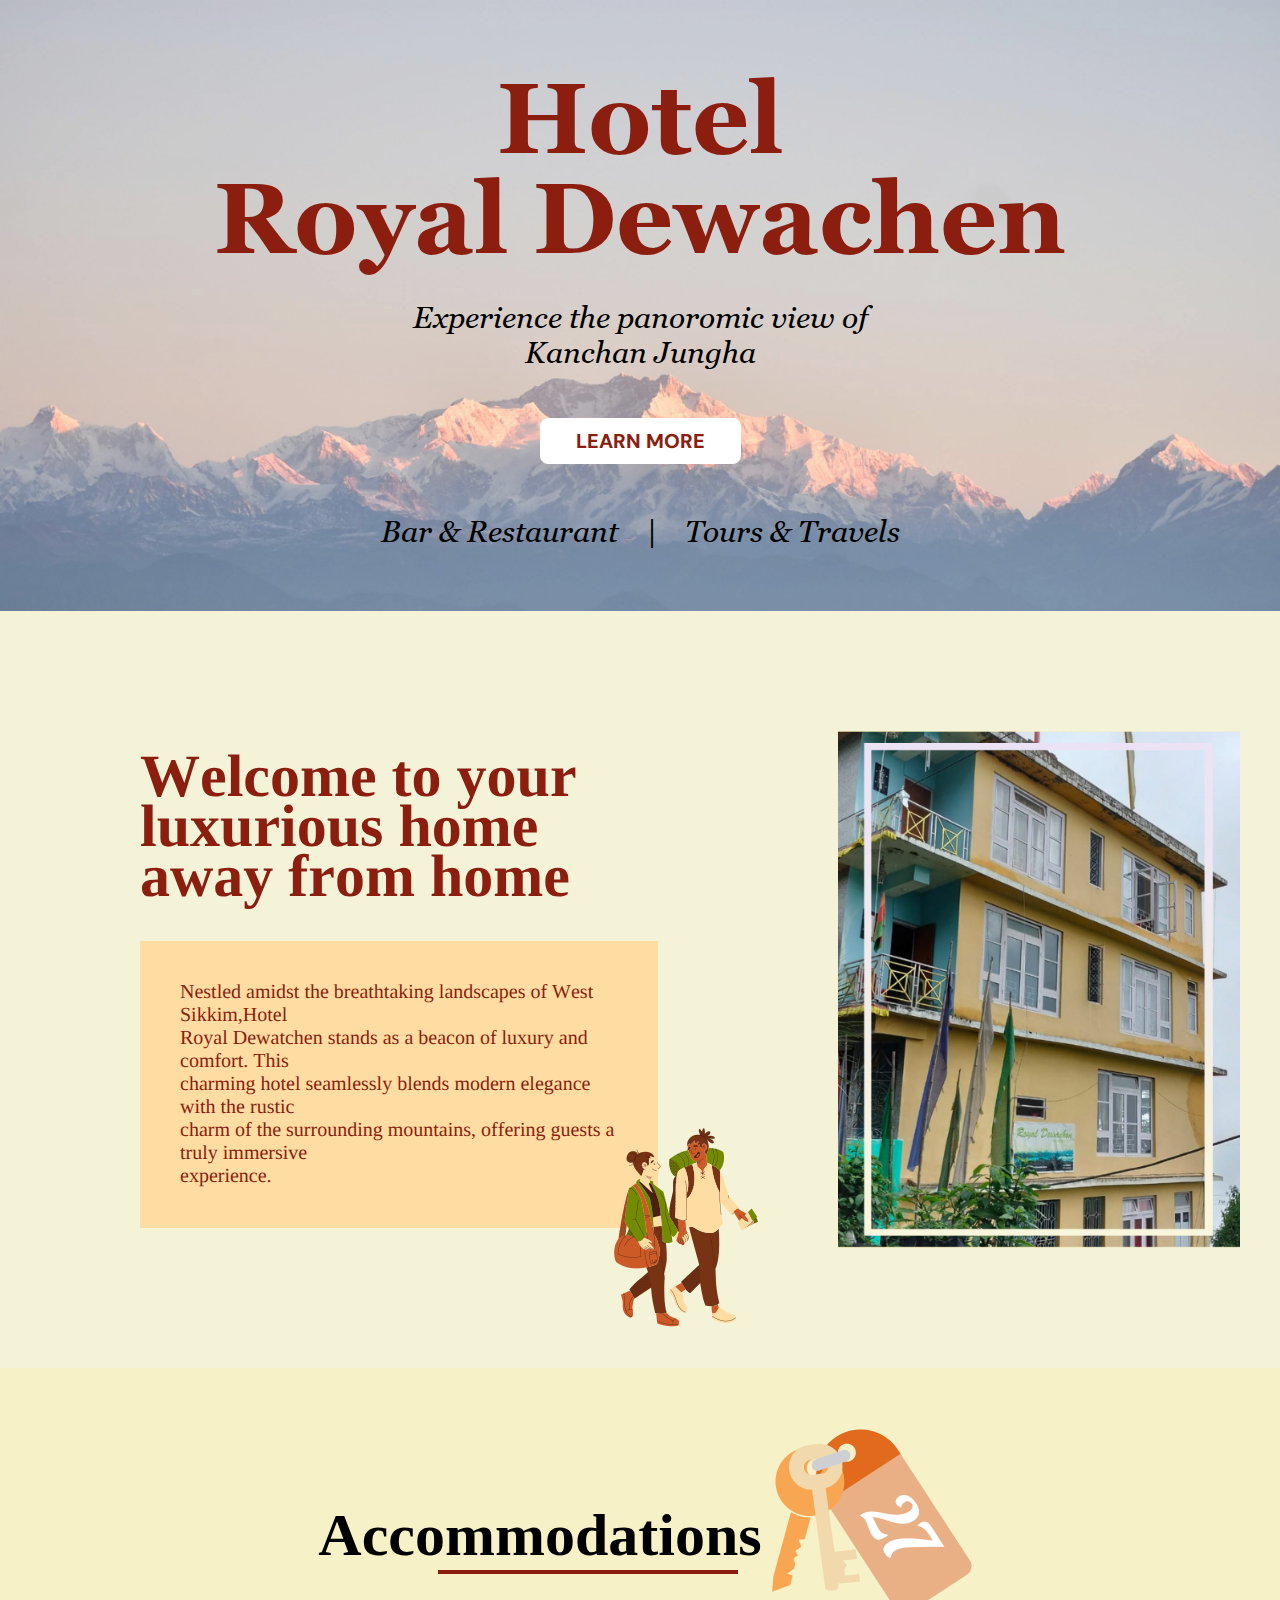
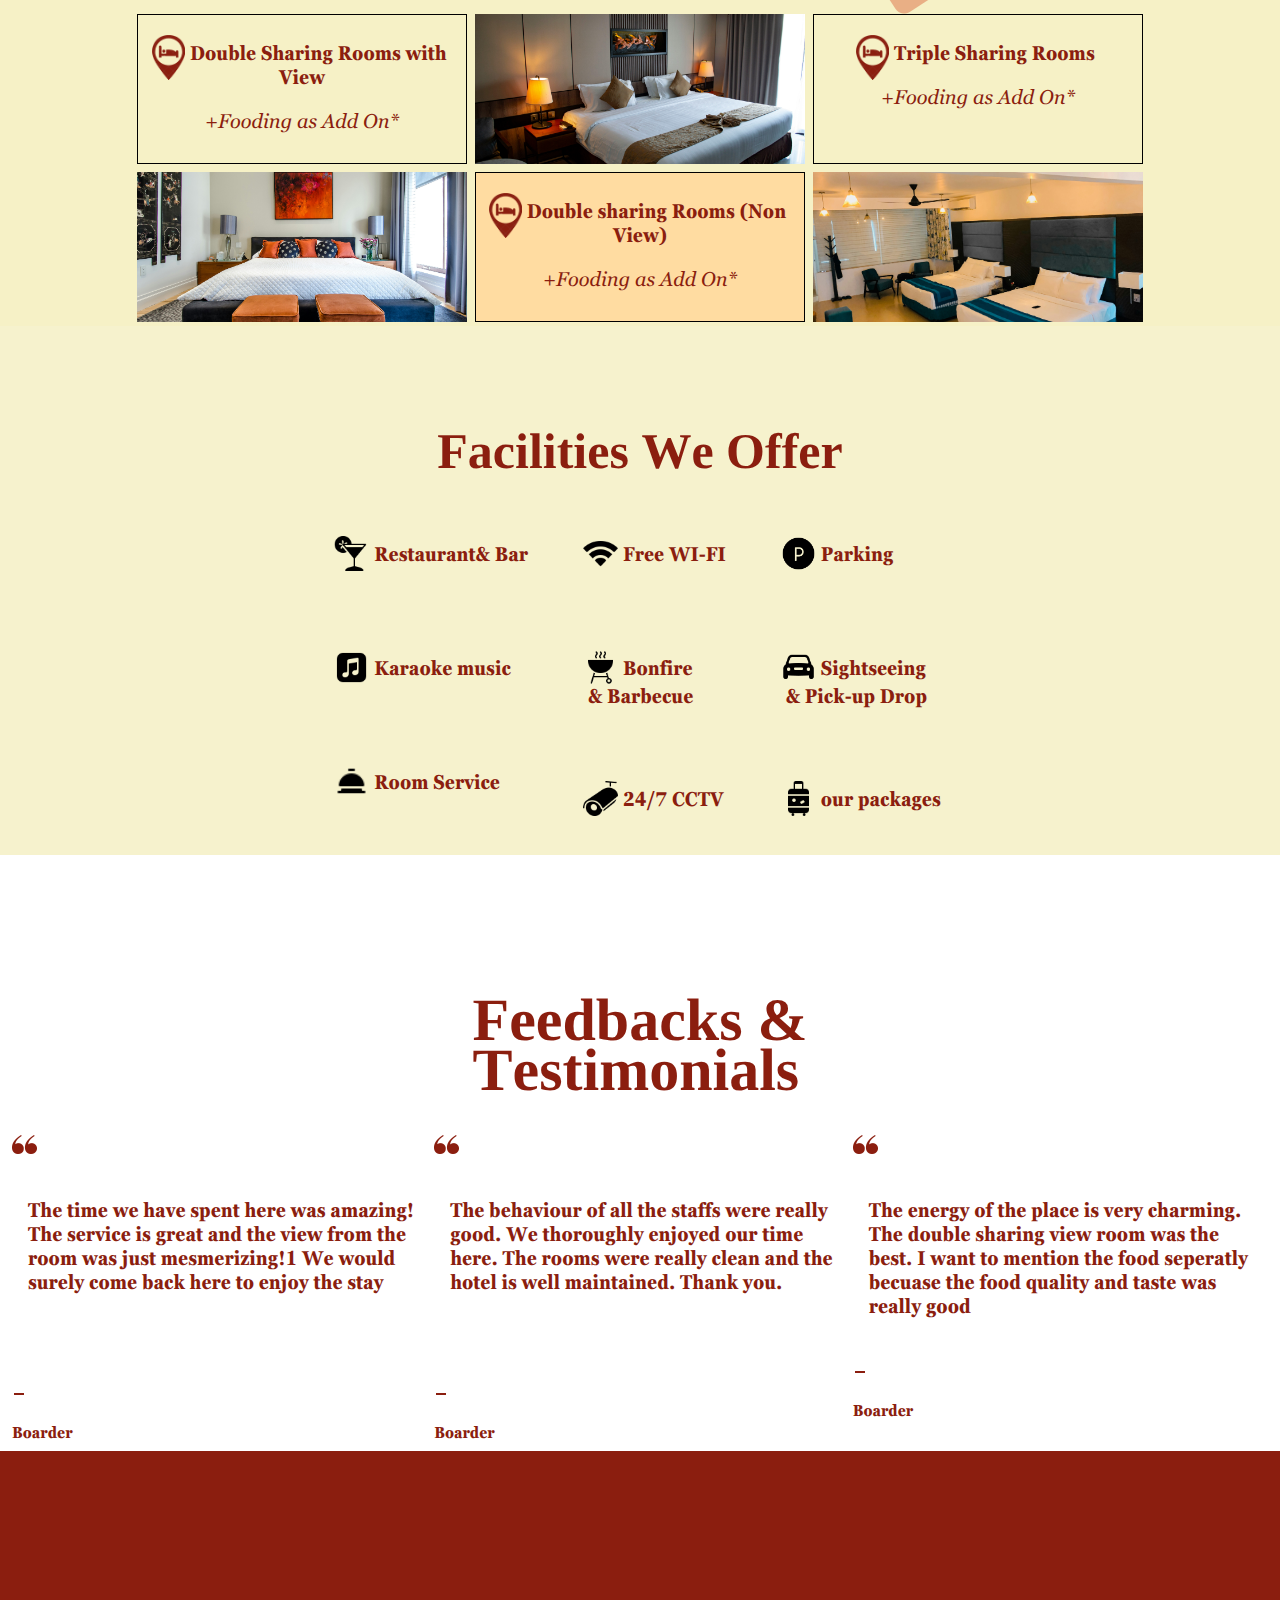
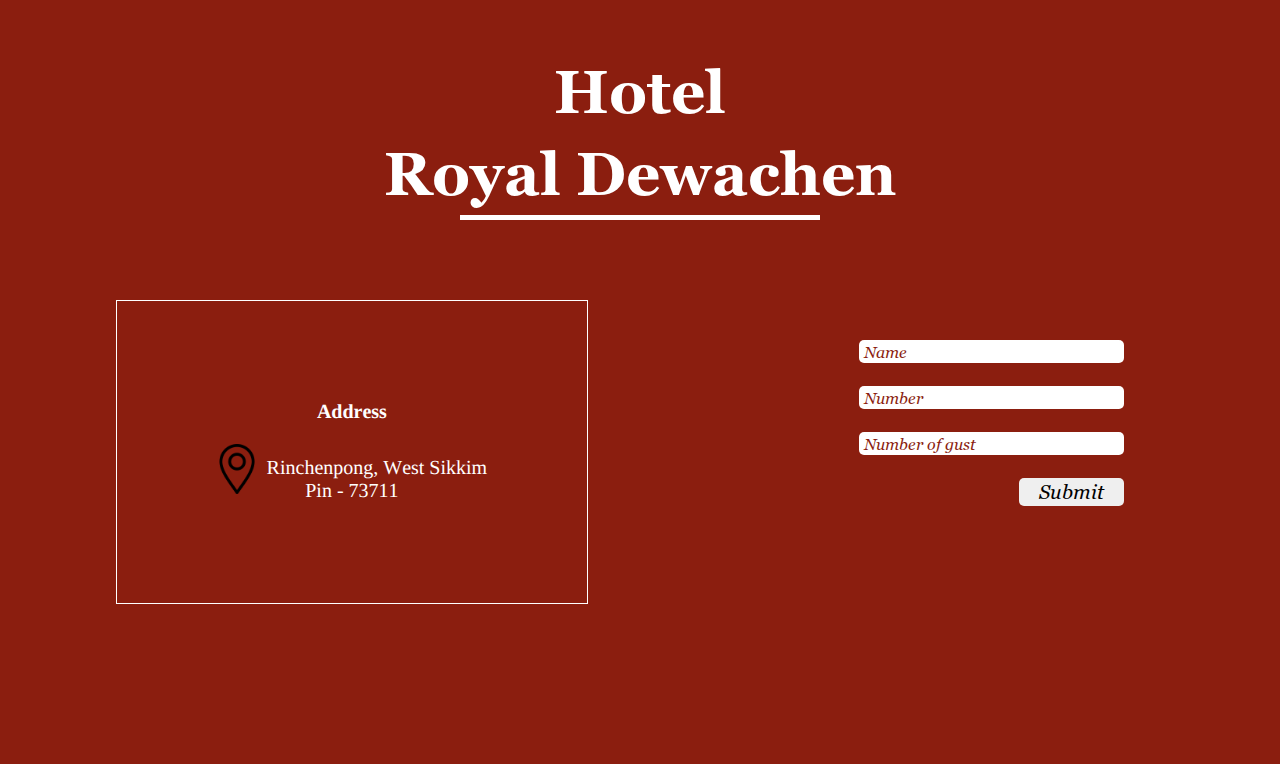
==== index.html @ 3c27b44f "Add files via upload" ====
<!DOCTYPE html>
<html lang="en">
<head>
    <meta charset="UTF-8">
    <meta name="viewport" content="width=device-width, initial-scale=1.0">
    <title> Royal Dewachen</title>
    <link rel="stylesheet" href="style.css">
    <link rel="preconnect" href="https://fonts.googleapis.com">
<link rel="preconnect" href="https://fonts.gstatic.com" crossorigin>
<link href="https://fonts.googleapis.com/css2?family=DM+Sans:ital,opsz,wght@0,9..40,100..1000;1,9..40,100..1000&display=swap" rel="stylesheet">
</head>
<body>
    <main>
        <section id="slider">
            <h1 class="big-heading heading">Hotel<br>Royal Dewachen</h1>
         
             <p class="lead2 tagline">Experience the panoromic view of <br>Kanchan Jungha</p>
         

             <button class="btn1" id="btn-contact" onclick="myFunction()"><p class="text-s btn-text">LEARN MORE</p></button>
             <p class="lead2 tagline2">Bar & Restaurant  &nbsp; &nbsp;| &nbsp; &nbsp;Tours & Travels</p>
        </section>
        <section id="about">

            <div id="text-section">
                <div class="text-box-h"><h2> Welcome to your luxurious home away from home </h2>
                </div>
                <div class="text-box-p">
                    <p class="h-text">Nestled amidst the breathtaking landscapes of West Sikkim,Hotel<br>Royal Dewatchen stands as a beacon of luxury and comfort. This<br> charming hotel seamlessly blends modern elegance with the rustic <br>charm of the surrounding mountains, offering guests a truly immersive<br> experience.</p>
    
                </div>
                <img src="/res/t.webp" alt="" class="human-model">
    
            </div>
    
            <div class="img-section">
                <img src="/res/2.png" alt="" >
            </div>
              
    
    
         
        </section>
    
    
        <section id="Accommodations">
            <div class="Accommodations-heading">
                <h2>Accommodations<img src="/res/key.webp" alt="" class="key"></h2>
            </div>
            <div class="Accommodations-box-continer">
                <div class="box box1"><p class="Accommodations-font1">
                    <img src="/res/icon.webp " alt="" class="room-icon">Double Sharing Rooms with View
                </p>
            <p class="Accommodations-font2">+Fooding as Add On*</p>
            </div>
                <div class="box box2"></div>
                <div class="box box3">

                    <p class="Accommodations-font1"><img src="/res/icon.webp " alt="" class="room-icon">Triple Sharing Rooms</p>
                    <p class="Accommodations-font2">+Fooding as Add On*</p>
                </div>
                <div class="box box4"></div>
                <div class="box box5">
                    <p class="Accommodations-font1"><img src="/res/icon.webp " alt="" class="room-icon">Double sharing Rooms (Non View)</p>
                    <p class="Accommodations-font2">+Fooding as Add On*</p>
                </div>
                <div class="box box6"></div>
            </div>
    
        </section>
        <section id="Facilities">
           <div class="Facilities-heading">
           <h2 class="Facilities-heading-text">Facilities We Offer</h2>
           </div>
           <div class="Facilities-iteam">
            
            <ul class="list">
                <li><p class="Facilities-text-p"><img src="/res/icon/drinks.png" class="icon">Restaurant& Bar</p></li>
                <li><p class="Facilities-text-p"><img src="/res/icon/song.webp" class="icon">Karaoke music</p></li>
                <li><p class="Facilities-text-p"><img src="/res/icon/continer.webp" class="icon">Room Service</p></li>
            </ul>
            <ul class="list">
                <li><p class="Facilities-text-p"><img src="/res/icon/wifi.webp" class="icon">Free WI-FI</p></li>
                <li><p class="Facilities-text-p br-p"><img src="/res/icon/oven.png" class="icon">Bonfire<br>& Barbecue</p></li>
                <li><p class="Facilities-text-p"><img src="/res/icon/camera.webp" class="icon">24/7 CCTV</p></li>
            </ul>
            <ul class="list">
                <li><p class="Facilities-text-p"><img src="/res/icon/parking.webp" class="icon">Parking</p></li>
                <li><p class="Facilities-text-p br-p"><img src="/res/icon/car.webp" class="icon">Sightseeing<br> & Pick-up Drop</p></li>
                <li><p class="Facilities-text-p"><img src="/res/icon/bag.webp" class="icon">our packages</p></li>
            </ul>
           
           </div>
        </section>

        <section id="Feedbacks">
            <div class="Feedbacks-heading">
                <h2 class="Feedbacks-heading-h">Feedbacks &<br> Testimonials</h2>
            </div>
            <div class="feedback-text">
                <div class="feedback-box1">
                    <p><img src="/res/icon/qotation.webp" class="quation-icon">
                    </p>
                    <p class="feedback-text-p">The time we have spent here was amazing! <br>The service is great and the  view from the  <br>room was just mesmerizing!1 We would  <br>surely come back here to enjoy the stay</p>
                   <br>
                   <br>
                                    <div class="dash"></div>

                    <p class="feedback-text-p2">Boarder</p>
                </div>
                <div class="feedback-box2">
                    <p><img src="/res/icon/qotation.webp" class="quation-icon">

                    <p class="feedback-text-p">The behaviour of all the staffs were really <br> good. We thoroughly enjoyed our time <br> here. The rooms were really clean and the  <br>hotel is well maintained. Thank you.</p>
                    <br>
                   <br>
                   <div class="dash"></div>
                   <p class="feedback-text-p2">Boarder</p>
                </div>
                <div class="feedback-box3">
                    <p><img src="/res/icon/qotation.webp" class="quation-icon">

                    <p class="feedback-text-p">The energy of the place is very charming.<br> The double sharing view room was the <br>best. I want to mention the food seperatly <br>becuase the food quality and taste was <br>really good</p>
                    
                    
                     <div class="dash"></div>
                    <p class="feedback-text-p2">Boarder</p>

                </div>

            </div>
        </section>

        <section id="contact-us">
            <div class="contact-us-heading">
                <h2 class="contact-us-heading-h">Hotel</h2>
                  <h2 class="contact-us-heading-h">Royal Dewachen</h2>
                  <div class="line"></div>
            </div>
            <div class="contact-us-container">
                <div class="address">
                    <h2 class="address-h">Address</h2>
                    <p class="address-p"><img src="/res/icon/location.png" class="address-icon">Rinchenpong, West Sikkim</p>
                    <p class="address-p">Pin - 73711</p>

                         
                </div>
                <div class="form">
                    <form action="/action_page.php">
                        <input type="text" id="name" name="name" placeholder="Name"><br><br>
                       <input type="text" id="number" name="number" placeholder="Number"><br><br>
                        <input type="text" id="gust" name="gust" placeholder="Number of gust"><br><br>
                        <input type="submit" value="Submit" id="submit">
                      </form>
                </div>
            </div>
        </section>
    </main>
    <script>

     function myFunction(){
        location.href = "#contact-us";
     }


    </script>
</body>
</html>
---- style.css ----
*{
    padding: 0;
    margin: 0;
    box-sizing: border-box;
    font-size: 20px;
}

/*Utilits*/
:root{
    --text-XL:4rem;
    --text-Xl:5rem;
    --text-M:4rem;
    --tex-s:1rem;
    --red:#8B1E0F;
    --black:#000000;
    --white:#FFFFFF;
    scroll-behavior: smooth;
}

@font-face {
    font-family: Georgia;
    src: url(/res/fonts/Georgia/GeorgiaPro-Bold.ttf);
  }
  @font-face {
    font-family: Georgia-i;
    src: url(/res/fonts/Georgia/GeorgiaPro-Italic.ttf);
  }
.big-heading{
    font-size:var(--text-Xl);
    font-family: Georgia;
    font-weight:5000px;
}
.lead2{
    font-size:1.5rem;
}
.text-s{
 font-size:var(--tex-s);
}
#slider{
    position: relative;
    padding:3rem;
    display: flex;
    flex-direction: column;
    align-items: center;
    justify-content: space-between;
}
#slider::before{
    content: "";
    position: absolute;
    top: 0px;
    right: 0px;
    bottom: 0px;
    left: 0px;
    background-color: rgba(255, 255, 255, 0.2);
}
.heading{
    position: relative;
    padding:0.2rem 0 0.2rem 0;
    margin:0.2rem 0 1rem 0;
    line-height:5rem;
    text-align: center;
    color: var(--red);
}
.heading2{
    font-size:3rem;
    line-height:3rem;
   font-family:Georgia;
   color: var(--red);
   padding:1rem 0rem 0rem 2.5rem;
   margin:1rem 0rem 2rem 0rem;
   ;
}
.tagline{
    position: relative;
    padding:0.2rem 0 0.2rem 0;
    margin:0.2rem 0 2.2rem 0;
   font-family: Georgia-i;
    text-align: center;
   
}
.tagline2{
    position: relative;
    margin:2.5rem 0 0.1rem 0;
    text-align: center;
    font-family: Georgia-i;

}

.btn-text{
    color: var(--red);
    font-family: "DM Sans", sans-serif;
  font-optical-sizing: auto;
  font-weight: 800;
  font-style: normal;
}
/* CSS */
.btn1 {
  background-color:white;
  border: 1px solid white;
  border-radius: 8px;
  box-sizing: border-box;
  color: #222222;
  cursor: pointer;
  display: inline-block;
  font-family: Circular,-apple-system,BlinkMacSystemFont,Roboto,"Helvetica Neue",sans-serif;
  font-size: 16px;
  font-weight: 600;
  line-height: 20px;
  margin: 0;
  outline: none;
  padding: 12px 35px;
  position: relative;
  text-align: center;
  text-decoration: none;
  touch-action: manipulation;
  transition: box-shadow .2s,-ms-transform .1s,-webkit-transform .1s,transform .1s;
  user-select: none;
  -webkit-user-select: none;
  width: auto;
}

.btn1:focus-visible {
  box-shadow: #222222 0 0 0 2px, rgba(255, 255, 255, 0.2) 0 0 0 4px;
  transition: box-shadow .2s;
}

.btn1:active {
  background-color: #F7F7F7;
  border-color: #000000;
  transform: scale(.96);
}

.btn1:disabled {
  border-color: #DDDDDD;
  color: #DDDDDD;
  cursor: not-allowed;
  opacity: 1;
}







#slider{
    background: url(/res/img/mountain1.jpg) no-repeat center center fixed; 
  -webkit-background-size: cover;
  -moz-background-size: cover;
  -o-background-size: cover;
  background-size: cover;
}
#about{
    display: flex;
}
.artical-box2{
    padding:1rem 5rem 1rem 3rem;
background: #FFDCA1;
}
.right{
    display: flex;
    flex-direction: column;
 
    border: 1px solid black;
}
.left{
    border: 1px solid black;
    display: flex;
    margin-left:3rem;
    padding:2rem;
}
.left img{
    display: block;
    width:450px;
    height:500px;
}



*{
  margin: 0;
  padding: 0;
  font-size: 20px;

}
@font-face {
  font-family: GeorgiaPro;
  src: url(/res/GeorgiaPro-CondBold.ttf);
}

@font-face {
  font-family: GeorgiaPro-Regular;
  src: url(/res/GeorgiaPro-CondRegular.ttf);
}



#about{
  padding: 2rem;
  display: flex;
  align-items: center;
  justify-content: center;
  background: #F4F2D7;
}

#text-section{
  position: relative;
  display: flex;
  flex-direction: column;
  padding:5rem;
  margin-right: 4rem;
}

.text-box-p{
  margin-top:2rem;
  background: #FFDCA1;
}
.text-box-h{
  max-width:25rem;
}
.text-box-h h2{
  font-size:60px;
  font-style: GeorgiaPro;
  font-synthesis: none;
  font-kerning: none;
  font-variant-ligatures: none;
  font-feature-settings: "kern" 0, "calt" 0, "liga" 0, "clig" 0, "dlig" 0, "hlig" 0;
  font-family: unset;
  -webkit-font-smoothing: subpixel-antialiased;
  -moz-osx-font-smoothing: grayscale;
  text-rendering: geometricprecision;
  white-space: normal;
  line-height:2.5rem;
  color: #8B1E0F;
}
.text-box-p p{
  padding:2rem;
  font-family: GeorgiaPro-Regular;
  font-synthesis: none;
  font-kerning: none;
  font-variant-ligatures: none;
  font-feature-settings: "kern" 0, "calt" 0, "liga" 0, "clig" 0, "dlig" 0, "hlig" 0;
  font-family: unset;
  -webkit-font-smoothing: subpixel-antialiased;
  -moz-osx-font-smoothing: grayscale;
  text-rendering: geometricprecision;
  white-space: normal;
 color: #8B1E0F;
}

.img-section img{
  display: block;
  max-width: 100%;
  height: auto;
}
.human-model{
  display: block;
  position: absolute;
  right: 0;
  bottom: 0;

}


#Accommodations {
  padding: 0;
  margin: 0;
  background: #F6F1C6;
display: flex;
flex-direction: column;
align-items: center;
}
#Accommodations .Accommodations-heading{
  position: relative;
}
#Accommodations .Accommodations-heading h2{
  font-size: 60px;

}
#Accommodations .Accommodations-heading::after{
 content: " ";
width:15rem;
height:0.2rem;
background:#8B1E0F;
position: absolute;
left:6rem;

}
.key{
  translate: 10px 60px;
}

.Accommodations-box-continer{
  margin-top:2rem;
  max-width: 1200px;
  display: flex;
  flex-wrap: wrap;
  justify-content: center;
}
.box{
 margin:0.2rem;
  width: 330px;
  height: 150px;
  border: 1px solid black;
}

.box2{
  background: url(/res/img/room.jpg) no-repeat left center ; 
  background-size: cover;
  object-fit: contain;
  border: none;
}

.box4{
  background: url(/res/img/room3.jpg) no-repeat left center ; 
  background-size: cover;
  object-fit: contain;
  border: none;

}
.box5{
  background: #FFDCA1;
}
.box6{
  background: url(/res/img/room2.jpg) no-repeat left center ; 
  background-size: cover;
  object-fit: contain;
  border: none;

}

.Accommodations-font1{
  font-family: GeorgiaPro;
  font-synthesis: none;
  font-kerning: none;
  font-variant-ligatures: none;
  font-feature-settings: "kern" 0, "calt" 0, "liga" 0, "clig" 0, "dlig" 0, "hlig" 0;

  -webkit-font-smoothing: subpixel-antialiased;
  -moz-osx-font-smoothing: grayscale;
  text-rendering: geometricprecision;
  white-space: normal;
  line-height:1.2rem;
  color: #8B1E0F;
  text-align: center;
}
.Accommodations-font2{
  font-family: Georgia-i;
  font-synthesis: none;
  font-kerning: none;
  font-variant-ligatures: none;
  font-feature-settings: "kern" 0, "calt" 0, "liga" 0, "clig" 0, "dlig" 0, "hlig" 0;

  -webkit-font-smoothing: subpixel-antialiased;
  -moz-osx-font-smoothing: grayscale;
  text-rendering: geometricprecision;
  white-space: normal;
  line-height:1.2rem;
  color: #8B1E0F;
  text-align: center;
  padding-top:20px;
}
.room-icon{
  
  translate: -5px 20px;
  display: inline-block;
  width:10%;
}

#Facilities{
display: flex;
flex-direction: column;
background: #F6F2CD;

}


.Facilities-heading{
  display: flex;
  justify-content: center;
 
}

.Facilities-heading-text{
  padding-top: 5rem;
  padding-bottom: 1rem;
  font-size:2.5rem;
  font-style: GeorgiaPro;
  font-synthesis: none;
  font-kerning: none;
  font-variant-ligatures: none;
  font-feature-settings: "kern" 0, "calt" 0, "liga" 0, "clig" 0, "dlig" 0, "hlig" 0;
  font-family: unset;
  -webkit-font-smoothing: subpixel-antialiased;
  -moz-osx-font-smoothing: grayscale;
  text-rendering: geometricprecision;
  white-space: normal;
  line-height:2.5rem;
  color: #8B1E0F;
}
.Facilities-iteam{
  display: flex;
  justify-content: center;
}
.Facilities-iteam ul{
  list-style: none;
  
  
}
.Facilities-iteam ul li{
 padding:1.5rem;
 
}

.icon{
  width:35px;
  translate:-5px 0.5rem;
}
.Facilities-text-p{
 
 
  font-size:1rem;
  font-family:GeorgiaPro;
  font-synthesis: none;
  font-kerning: none;
  font-variant-ligatures: none;
  font-feature-settings: "kern" 0, "calt" 0, "liga" 0, "clig" 0, "dlig" 0, "hlig" 0;

  -webkit-font-smoothing: subpixel-antialiased;
  -moz-osx-font-smoothing: grayscale;
  text-rendering: geometricprecision;
  white-space: normal;
  line-height:2.5rem;
  color: #8B1E0F;
}
.br-p{
  line-height:1.4rem;
}


#Feedbacks{

  display:flex;
  flex-direction: column;
 align-items: center;
 background: url(/res/img/bg.png) no-repeat center center fixed; 
  -webkit-background-size: cover;
  -moz-background-size: cover;
  -o-background-size: cover;
  background-size: cover;
}
.Feedbacks-heading{
  display: flex;
  justify-content: center;
  padding-top:5rem;

}
.feedback-text{
  max-width:100%;
  display: flex;
  justify-content:space-around;
}

.feedback-text-p{
padding-left:0.8rem;
padding-right:1rem;
  padding-top:2rem;
  padding-bottom:2.5rem;
  font-size:1rem;
  font-family: GeorgiaPro;
  font-synthesis: none;
  font-kerning: none;
  font-variant-ligatures: none;
  font-feature-settings: "kern" 0, "calt" 0, "liga" 0, "clig" 0, "dlig" 0, "hlig" 0;
  
  -webkit-font-smoothing: subpixel-antialiased;
  -moz-osx-font-smoothing: grayscale;
  text-rendering: geometricprecision;
  white-space: normal;
  line-height:1.2rem;
  color: #8B1E0F;
}
.quation-icon{
  width:25px;
}
.dash{
 width:10px;
 height:2px;
 margin:2px;
 margin-bottom:1rem;
 background: #8B1E0F;
}
.Feedbacks-heading-h{

  font-size:60px;
  font-family: GeorgiaPro;
  font-synthesis: none;
  font-kerning: none;
  font-variant-ligatures: none;
  font-feature-settings: "kern" 0, "calt" 0, "liga" 0, "clig" 0, "dlig" 0, "hlig" 0;
  font-family: unset;
  -webkit-font-smoothing: subpixel-antialiased;
  -moz-osx-font-smoothing: grayscale;
  text-rendering: geometricprecision;
  white-space: normal;
  line-height:2.5rem;
  color: #8B1E0F;
  padding:2rem;
}


.feedback-text-p2{

  font-size:0.8rem;
  font-family: GeorgiaPro;
  font-synthesis: none;
  font-kerning: none;
  font-variant-ligatures: none;
  font-feature-settings: "kern" 0, "calt" 0, "liga" 0, "clig" 0, "dlig" 0, "hlig" 0;
  
  -webkit-font-smoothing: subpixel-antialiased;
  -moz-osx-font-smoothing: grayscale;
  text-rendering: geometricprecision;
  white-space: normal;
  line-height:1.8rem;
  color: #8B1E0F;
}

#contact-us{
  background-color:  #8B1E0F !important;
display: flex;
flex-direction: column;
justify-content: center;
padding-top:8rem;
padding-bottom:8rem;


}
.contact-us-heading{
  display: flex;
flex-direction: column;
align-items: center;
color:var(--white);
padding-bottom:2rem;
}
.contact-us-heading-h{
 font-size:3rem;
   line-height:0.1rem;
   font-family:Georgia;
   color: white;
  padding-top:4rem;
 
}
.line{
  width:18rem;
  height:5px;
  background: var(--white);
  margin-top:2rem;
  margin-bottom:2rem;
  color:var(--white);

}
.contact-us-container{
display: flex;
justify-content: space-around;
}
.address{
  padding: 5rem;
border:1px solid white;
}
.address-h{
  text-align: center;
  display: flex;
  flex-direction: column;
  text-align: center;
  font-family: GeorgiaPro;
  font-synthesis: none;
  font-kerning: none;
  font-variant-ligatures: none;
  font-feature-settings: "kern" 0, "calt" 0, "liga" 0, "clig" 0, "dlig" 0, "hlig" 0;
  font-family: unset;
  -webkit-font-smoothing: subpixel-antialiased;
  -moz-osx-font-smoothing: grayscale;
  text-rendering: geometricprecision;
  white-space: normal;
  color: white;
}
.address-icon{
  display: inline;
  width:50px;
  translate: -5px 20px;
}
.address p{
  text-align: center;
  font-family: GeorgiaPro;
  font-synthesis: none;
  font-kerning: none;
  font-variant-ligatures: none;
  font-feature-settings: "kern" 0, "calt" 0, "liga" 0, "clig" 0, "dlig" 0, "hlig" 0;
  font-family: unset;
  -webkit-font-smoothing: subpixel-antialiased;
  -moz-osx-font-smoothing: grayscale;
  text-rendering: geometricprecision;
  white-space: normal;
  color: white;
}
.form{
  position: relative;
  padding:2rem;

}

input{
  border-radius:5px;
  border-style: none;
}
input:focus {
  border-style: none;
  box-shadow: none;
}
input::placeholder {
 padding:5px;
  font-family: Georgia-i;
  color: #8B1E0F;
  font-size:16px;
}
#submit{
  padding-top:0.1rem;
  padding-bottom:0.1rem;
  padding-right: 1rem;
  padding-left: 1rem;
  cursor: pointer;
  position: absolute;
  right:2rem;
  font-family: Georgia-i;

}
@media screen and (max-width: 800px) {
  #about {
    background-color: lightgreen;
    flex-direction: column-reverse;
   margin: 0;
  }
  .text-box-h {
     padding:0;
     margin: 0;
     padding-top:2rem;
  }
  #text-section{
      margin: 0;
      padding: 0;
     
  }
  .text-box-p{
      
      padding: 1rem;
  }
  .human-model{
      display: block;
      position: absolute;
      right: -2rem;
      bottom: -2rem;
  }
  #Accommodations{
      flex-direction: column;
     
      justify-content: center;
     
      align-items: center;
  }
  #Accommodations .Accommodations-heading::after{
      display: none;
  }
  #Accommodations .Accommodations-heading h2{
      text-align: center;
      font-size:1rem;

  }
  .key{
      translate: 0rem 0px;
      width:1rem;
  }
  .Facilities-iteam{
    flex-direction: row;
    flex-wrap: wrap-reverse;
    justify-content:center;
  }
  .feedback-text{
    flex-direction: column;
  }
  .contact-us-container{
    flex-direction: column;
    align-items: center;
  }
  #submit{
    position: static;
    margin: 0 auto;

  }
  .contact-us-heading-h{
    font-size:2rem;
  }
  .big-heading{
    font-size: 2.5rem;
    line-height:2.5rem;
  }
  .text-box-h h2{
    font-size: 1rem;
    line-height:3.5rem;
  }
  .Facilities-heading-text{
    font-size:1.5rem;


  }
  .contact-us-heading-h{
    font-size:1.5rem;
    padding-top:1rem;
    padding-bottom:1rem;
  }
  .line{
    width:10rem;
  }
  .feedback-text-p{
    font-size: 0.8rem;
  }
  .address{
    padding:2rem;
  }
  .text-box-h h2{
    display: none;
  }
  .tagline2{

    font-size:1rem;
  }
  .Accommodations-heading h2{
    padding-top:2rem;
  }
}
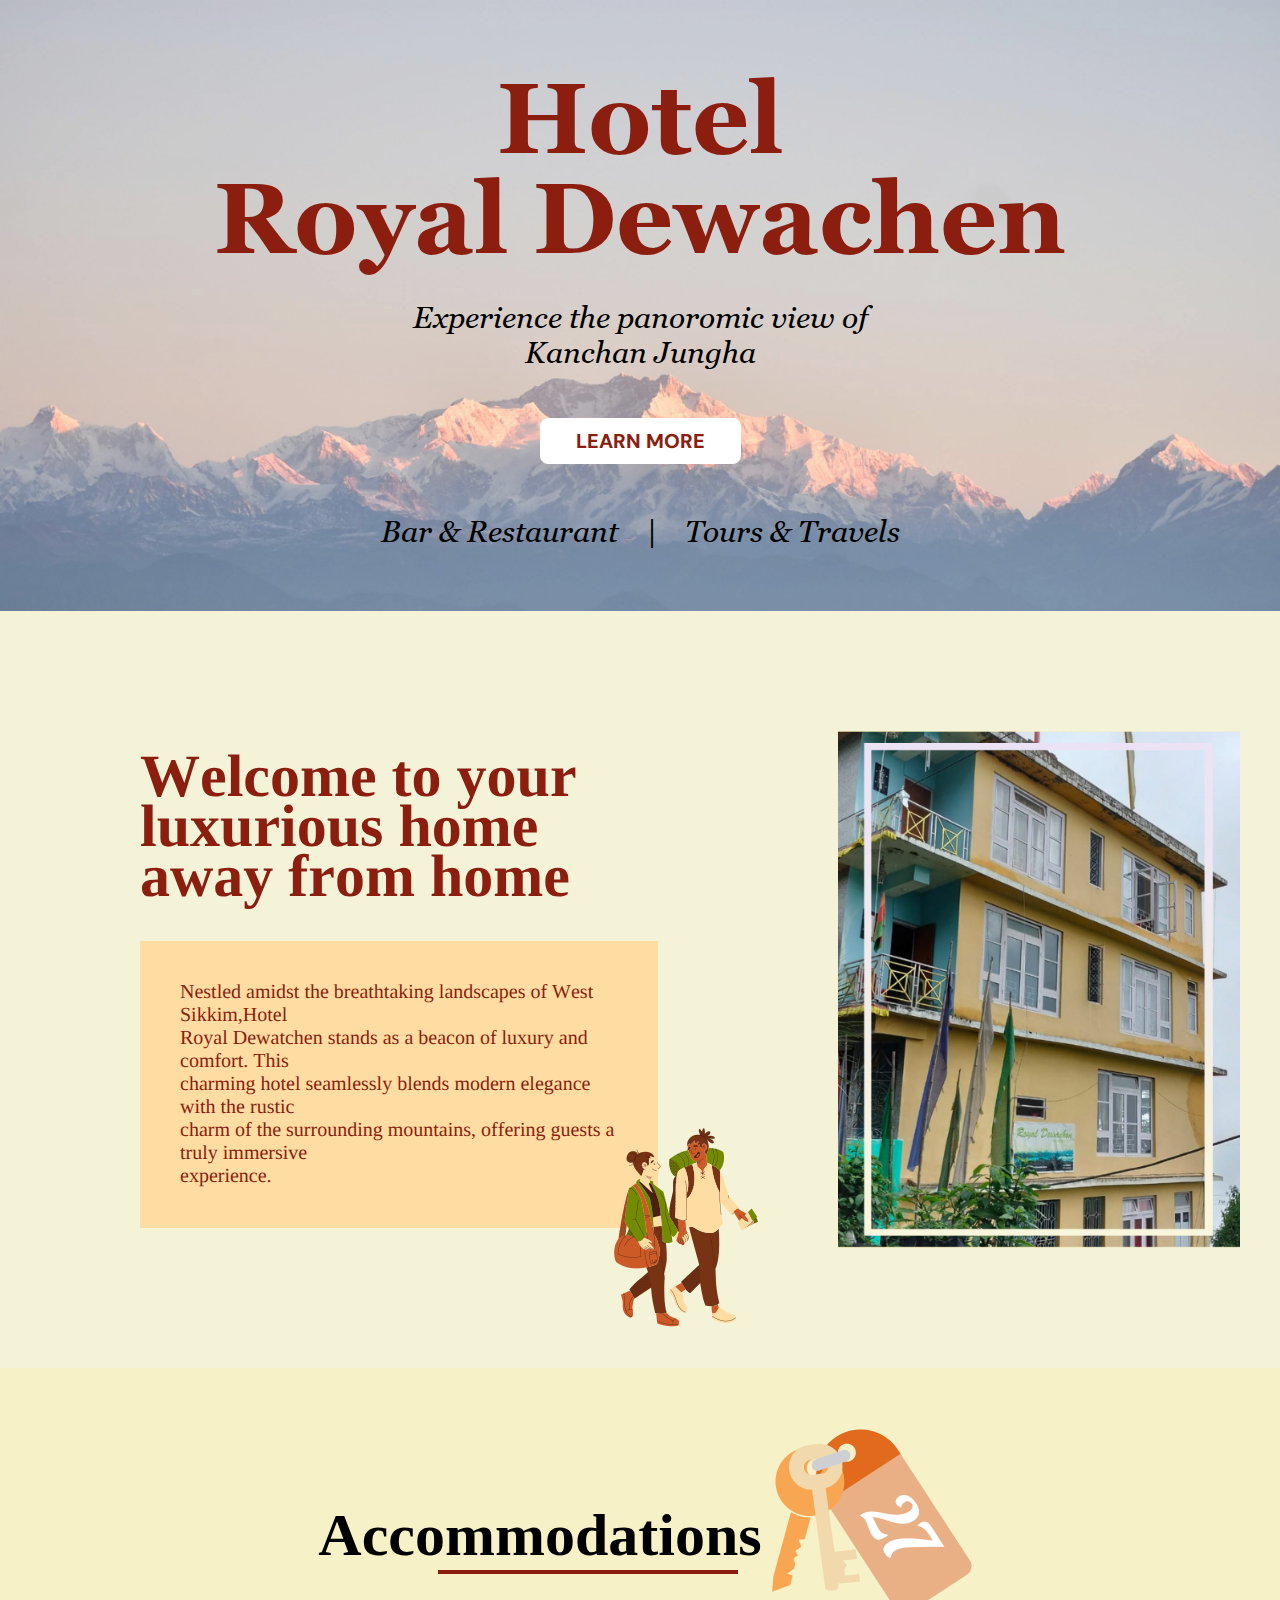
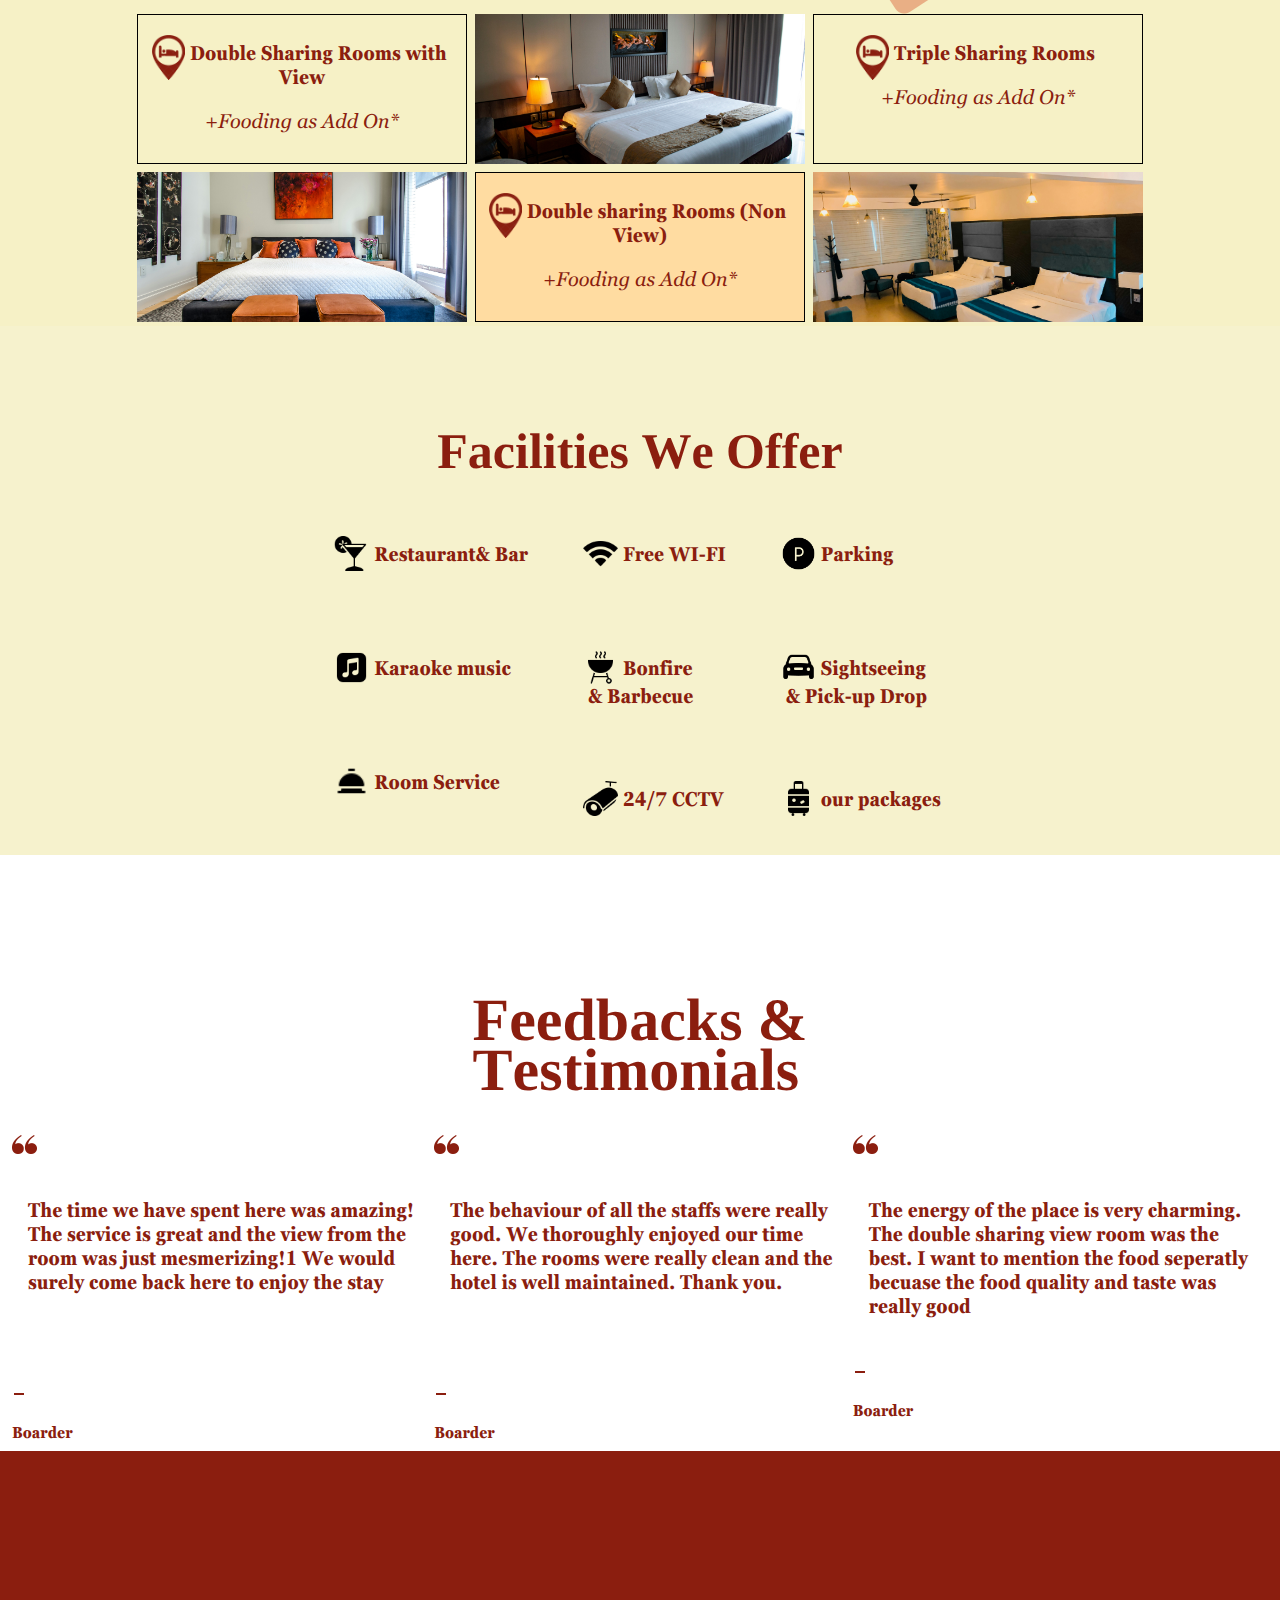
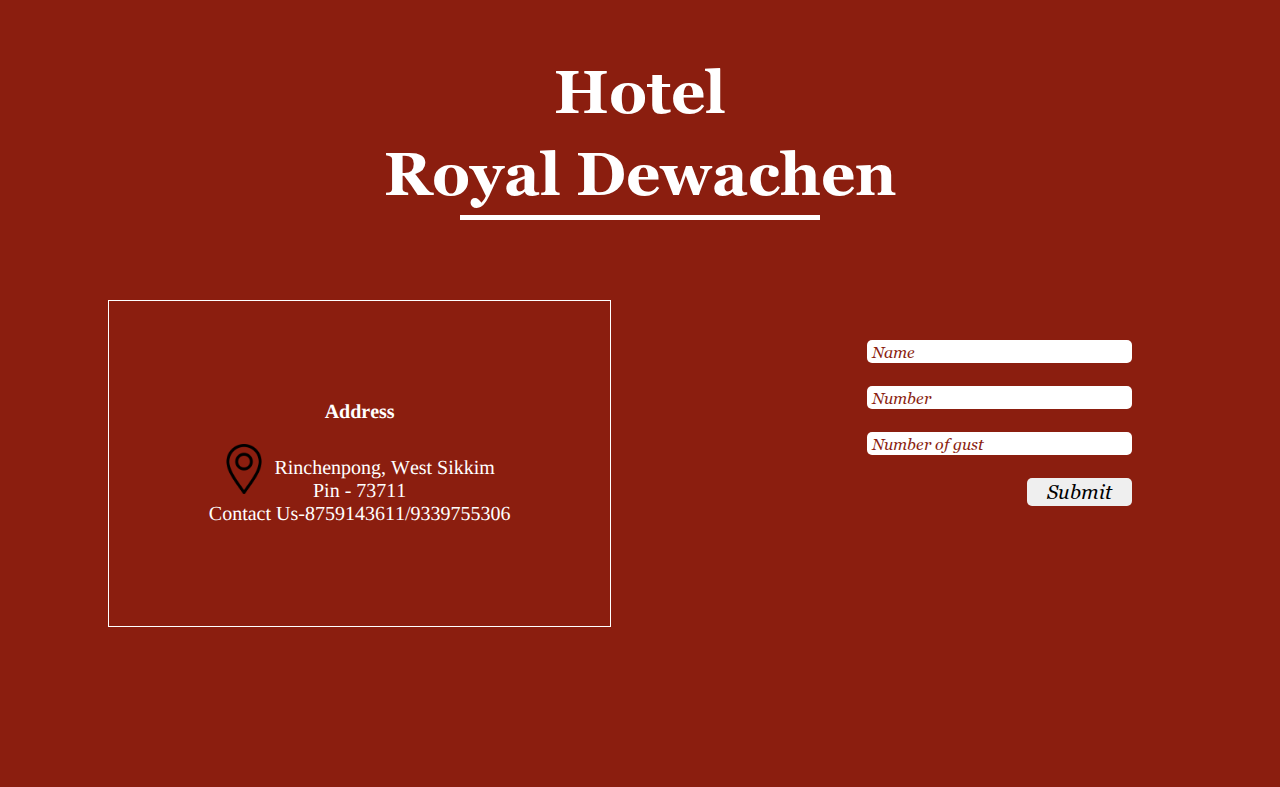
==== commit 29a4a234: "Update index.html" ====
--- a/index.html
+++ b/index.html
@@ -142,6 +142,8 @@
                     <h2 class="address-h">Address</h2>
                     <p class="address-p"><img src="/res/icon/location.png" class="address-icon">Rinchenpong, West Sikkim</p>
                     <p class="address-p">Pin - 73711</p>
+                    <p class="address-p">Contact Us-8759143611/9339755306</p>
+
 
                          
                 </div>
@@ -165,4 +167,4 @@
 
     </script>
 </body>
-</html>+</html>
--- a/style.css
+++ b/style.css
@@ -737,4 +737,6 @@
   .Accommodations-heading h2{
     padding-top:2rem;
   }
-}+    .Feedbacks-heading-h{
+        font-size:1.5rem;
+}
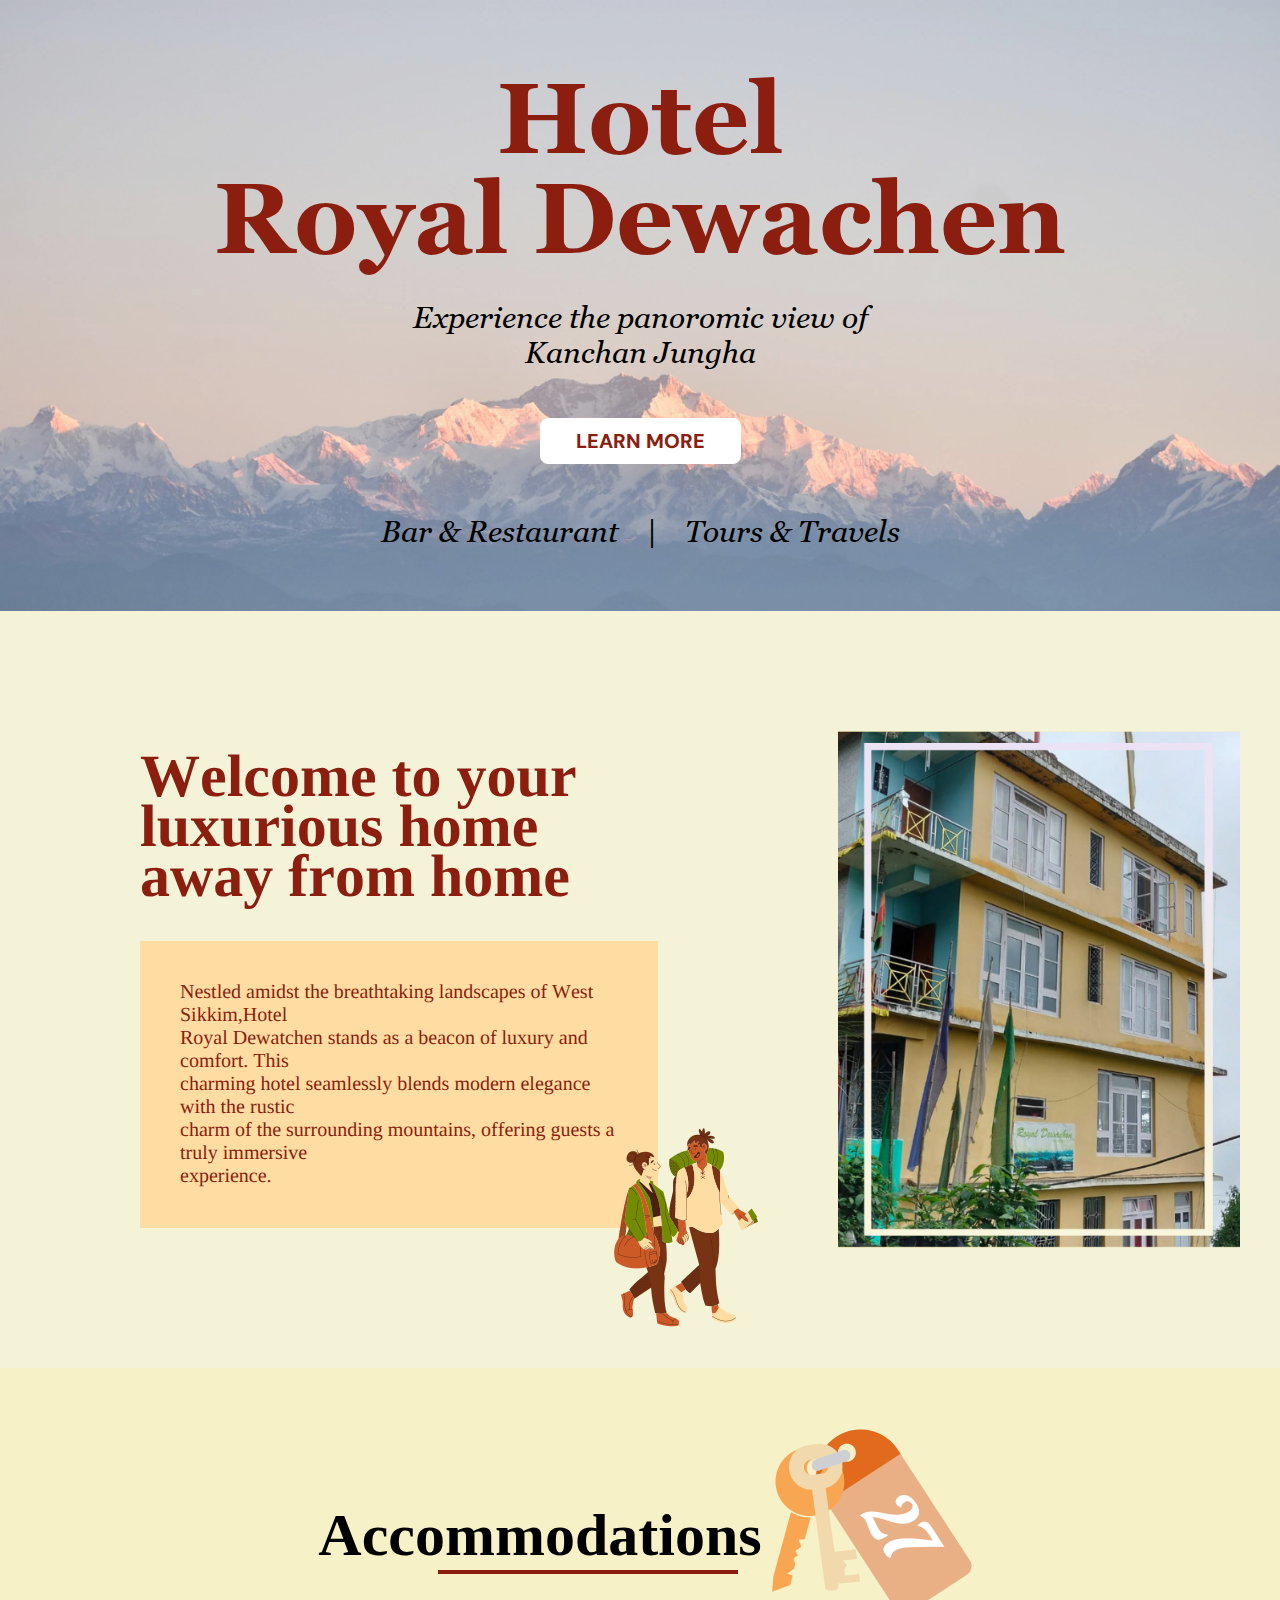
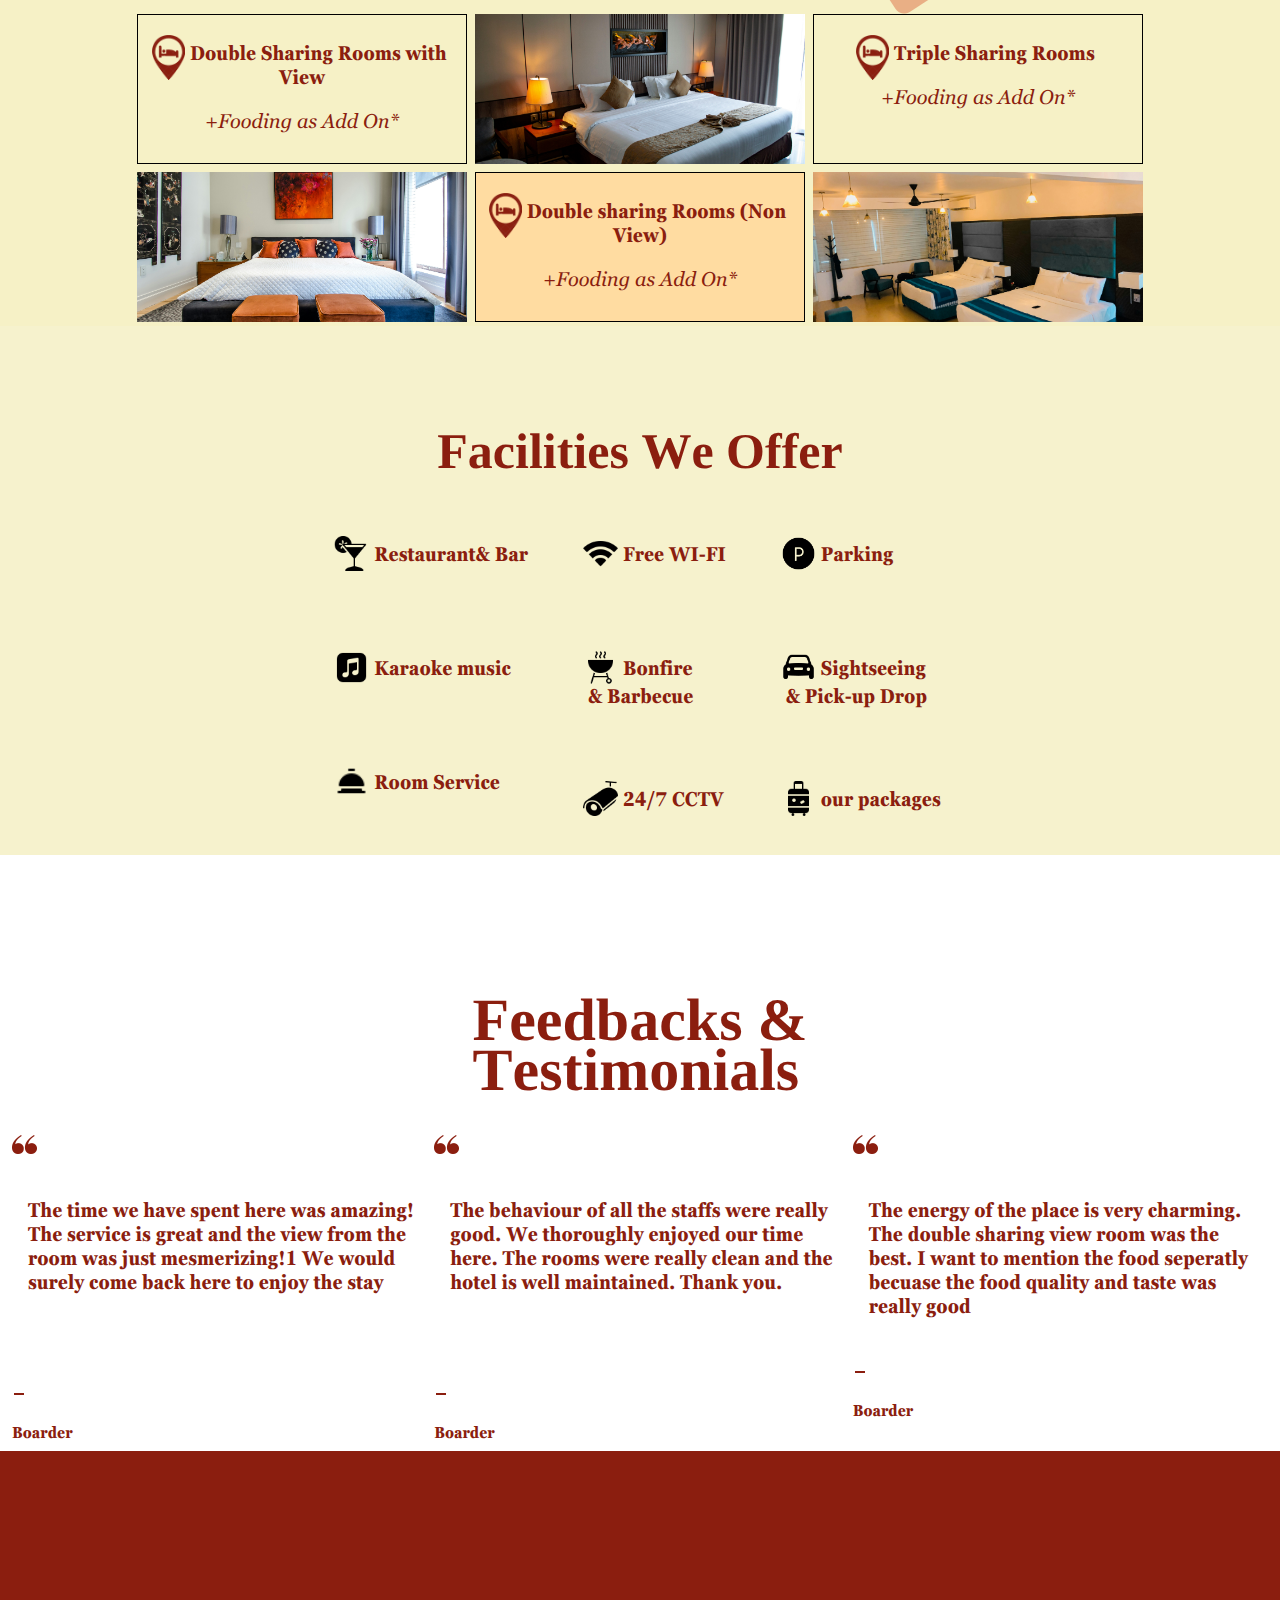
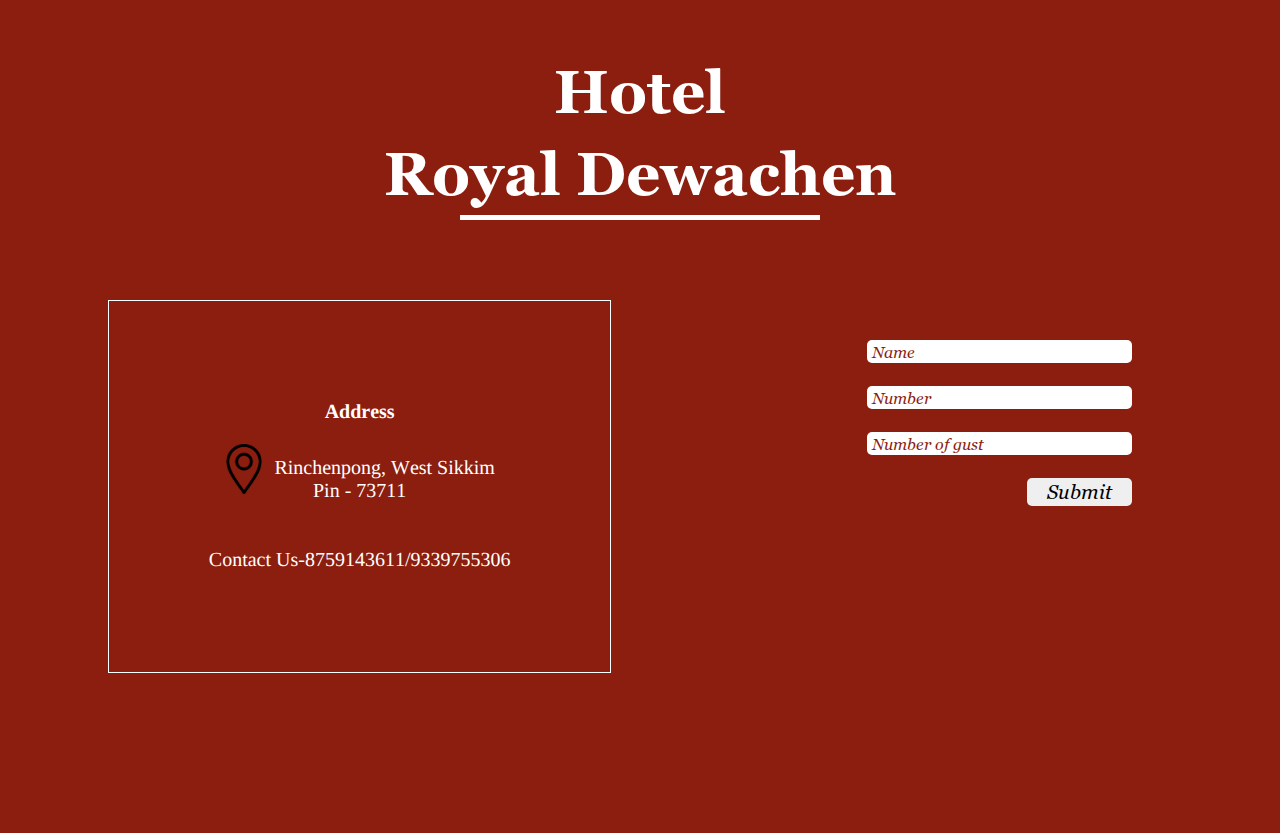
==== commit 52282318: "Update index.html" ====
--- a/index.html
+++ b/index.html
@@ -141,7 +141,7 @@
                 <div class="address">
                     <h2 class="address-h">Address</h2>
                     <p class="address-p"><img src="/res/icon/location.png" class="address-icon">Rinchenpong, West Sikkim</p>
-                    <p class="address-p">Pin - 73711</p>
+                    <p class="address-p">Pin - 73711</p><br><br>
                     <p class="address-p">Contact Us-8759143611/9339755306</p>
 
 
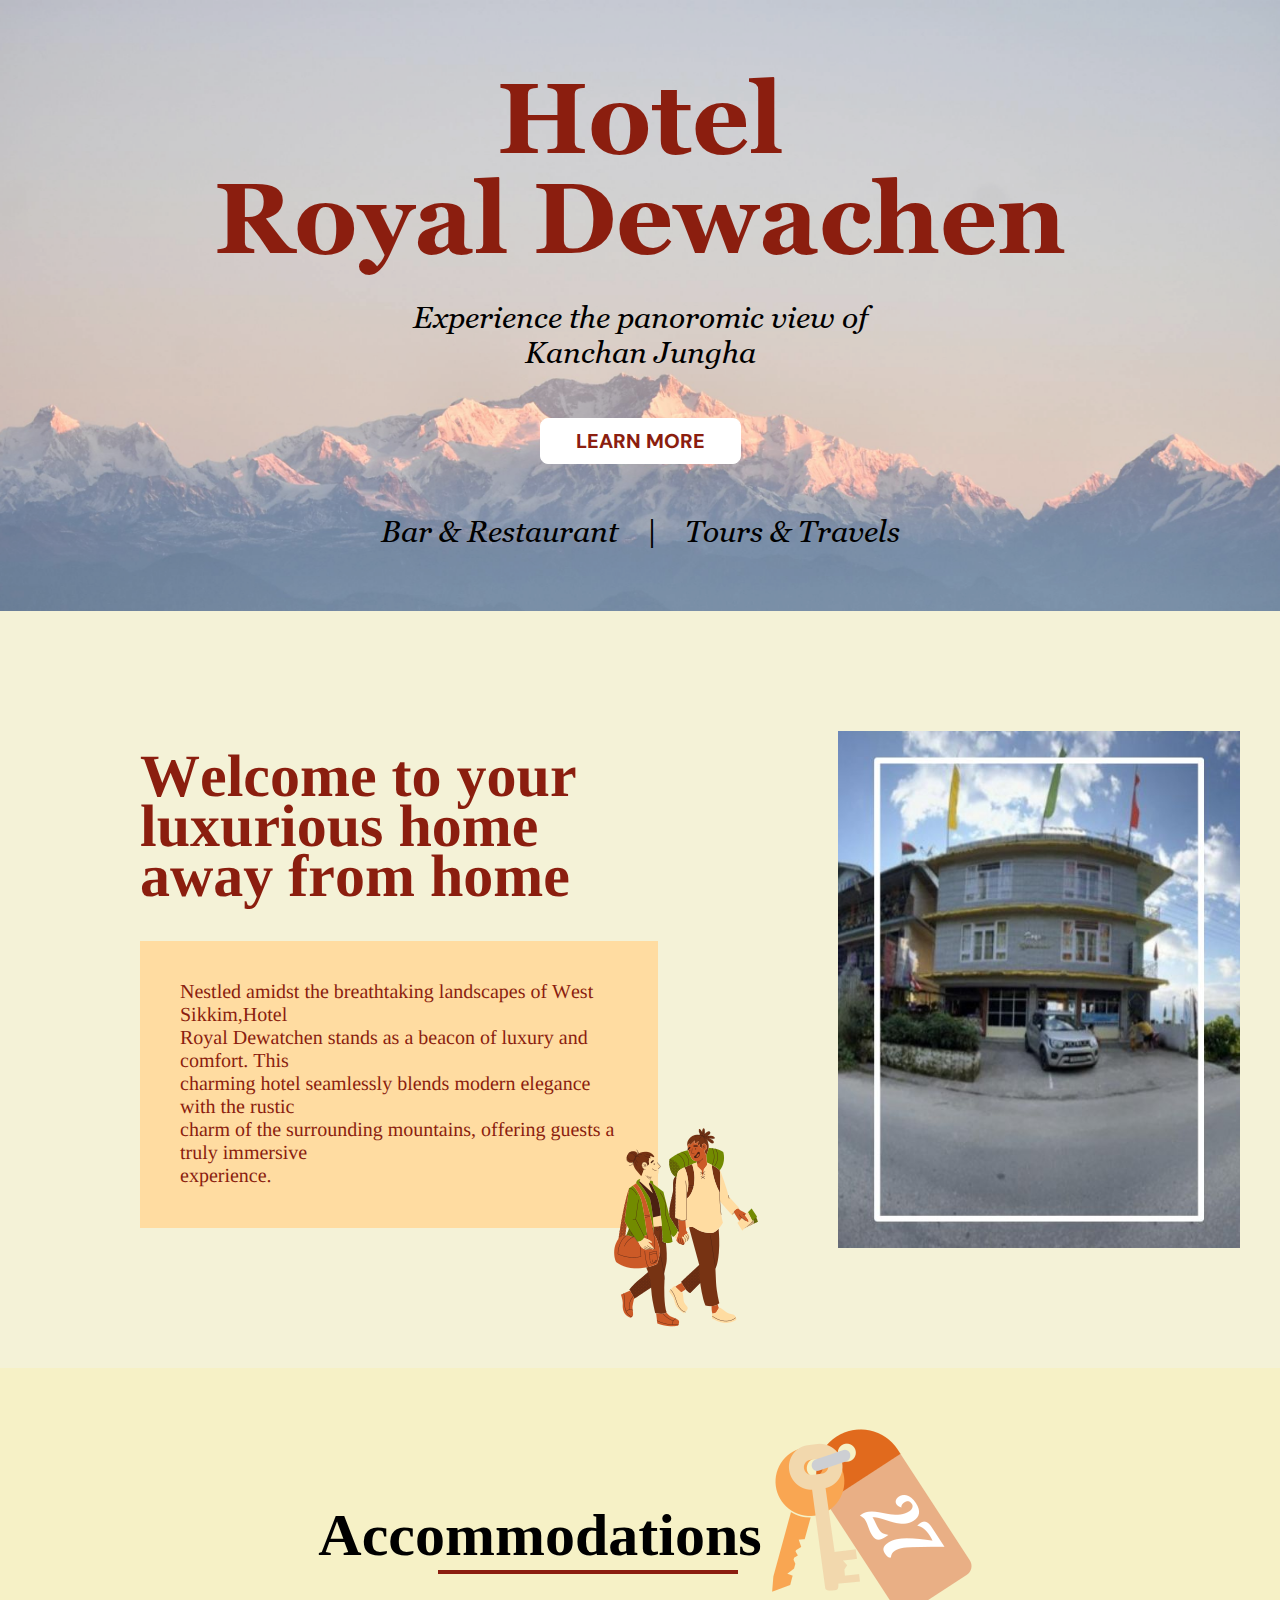
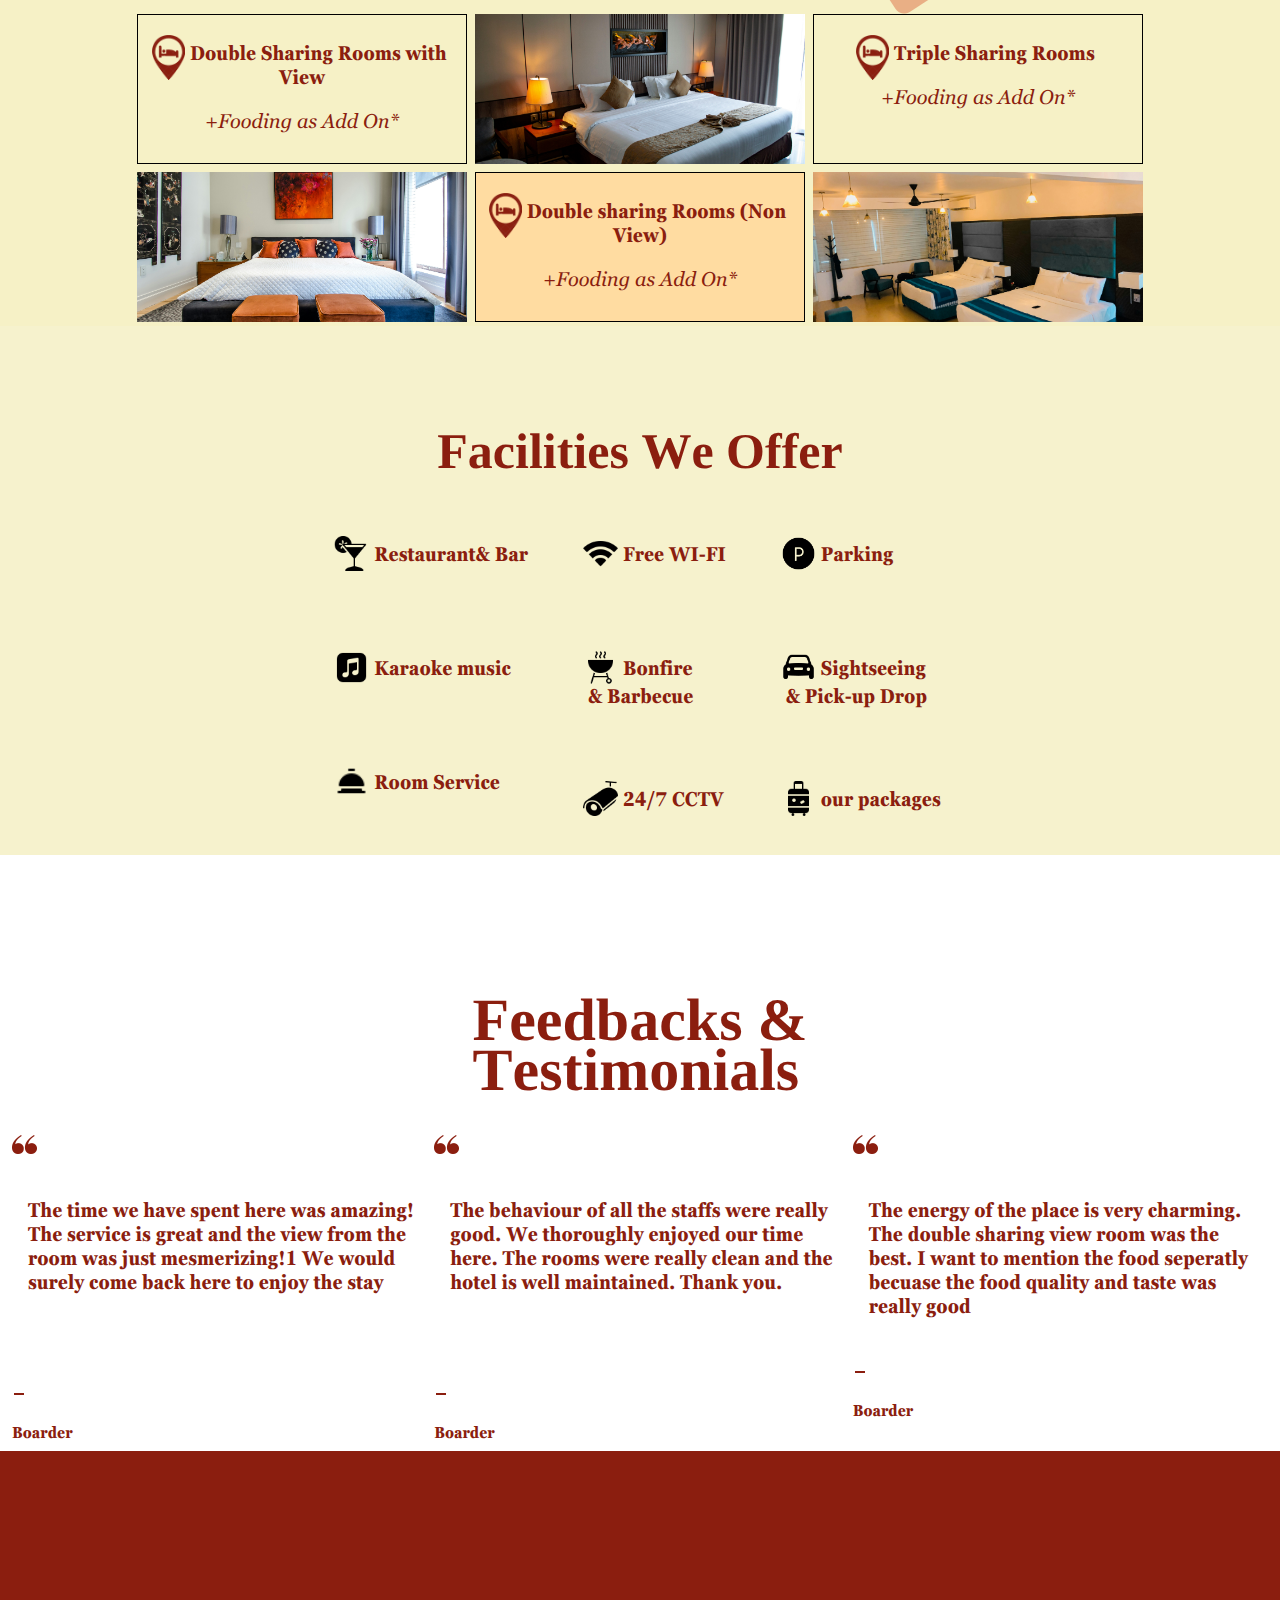
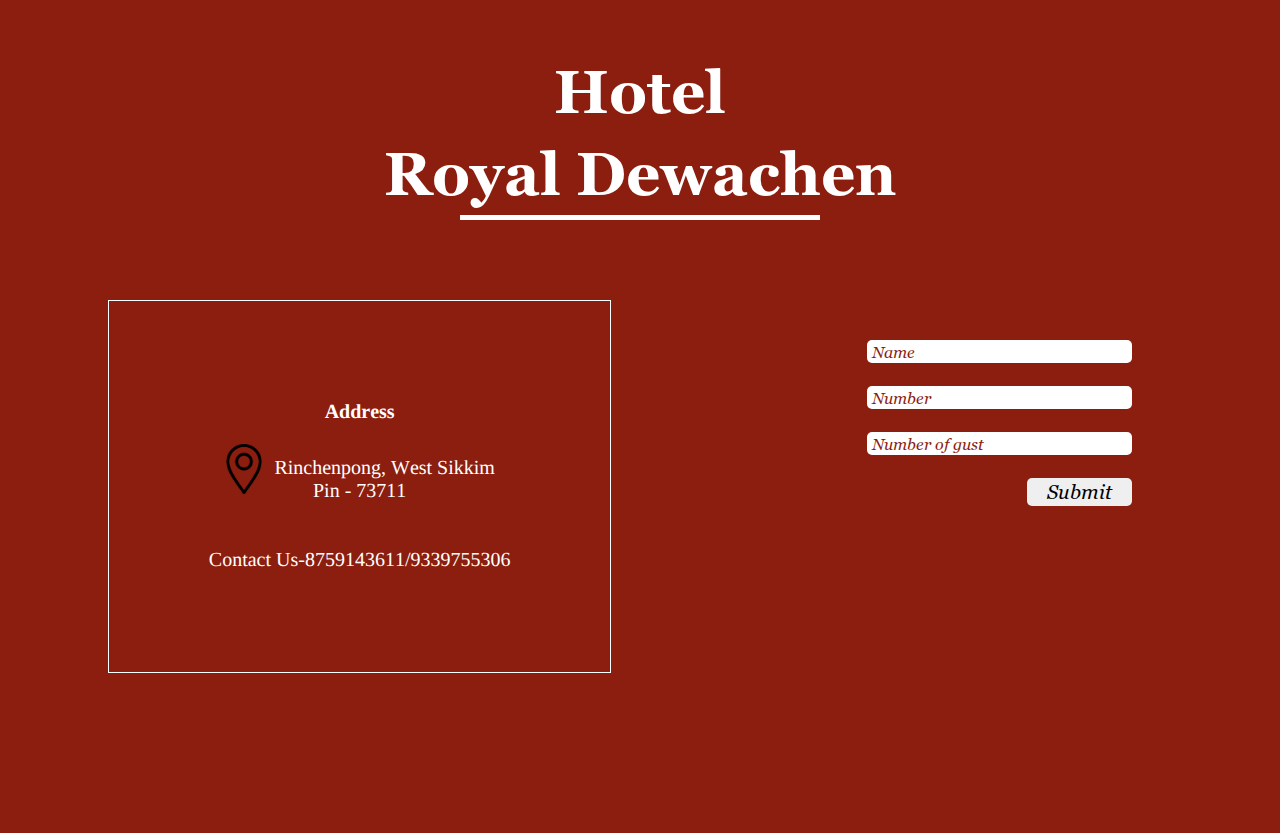
==== commit 8403c743: "change for from" ====
--- a/index.html
+++ b/index.html
@@ -34,7 +34,7 @@
             </div>
     
             <div class="img-section">
-                <img src="/res/2.png" alt="" >
+                <img src="/res/3.jpg" alt="" >
             </div>
               
     
@@ -148,7 +148,7 @@
                          
                 </div>
                 <div class="form">
-                    <form action="/action_page.php">
+                    <form action="https://formsubmit.co/rinkardinda@gmail.com" method="POST">
                         <input type="text" id="name" name="name" placeholder="Name"><br><br>
                        <input type="text" id="number" name="number" placeholder="Number"><br><br>
                         <input type="text" id="gust" name="gust" placeholder="Number of gust"><br><br>
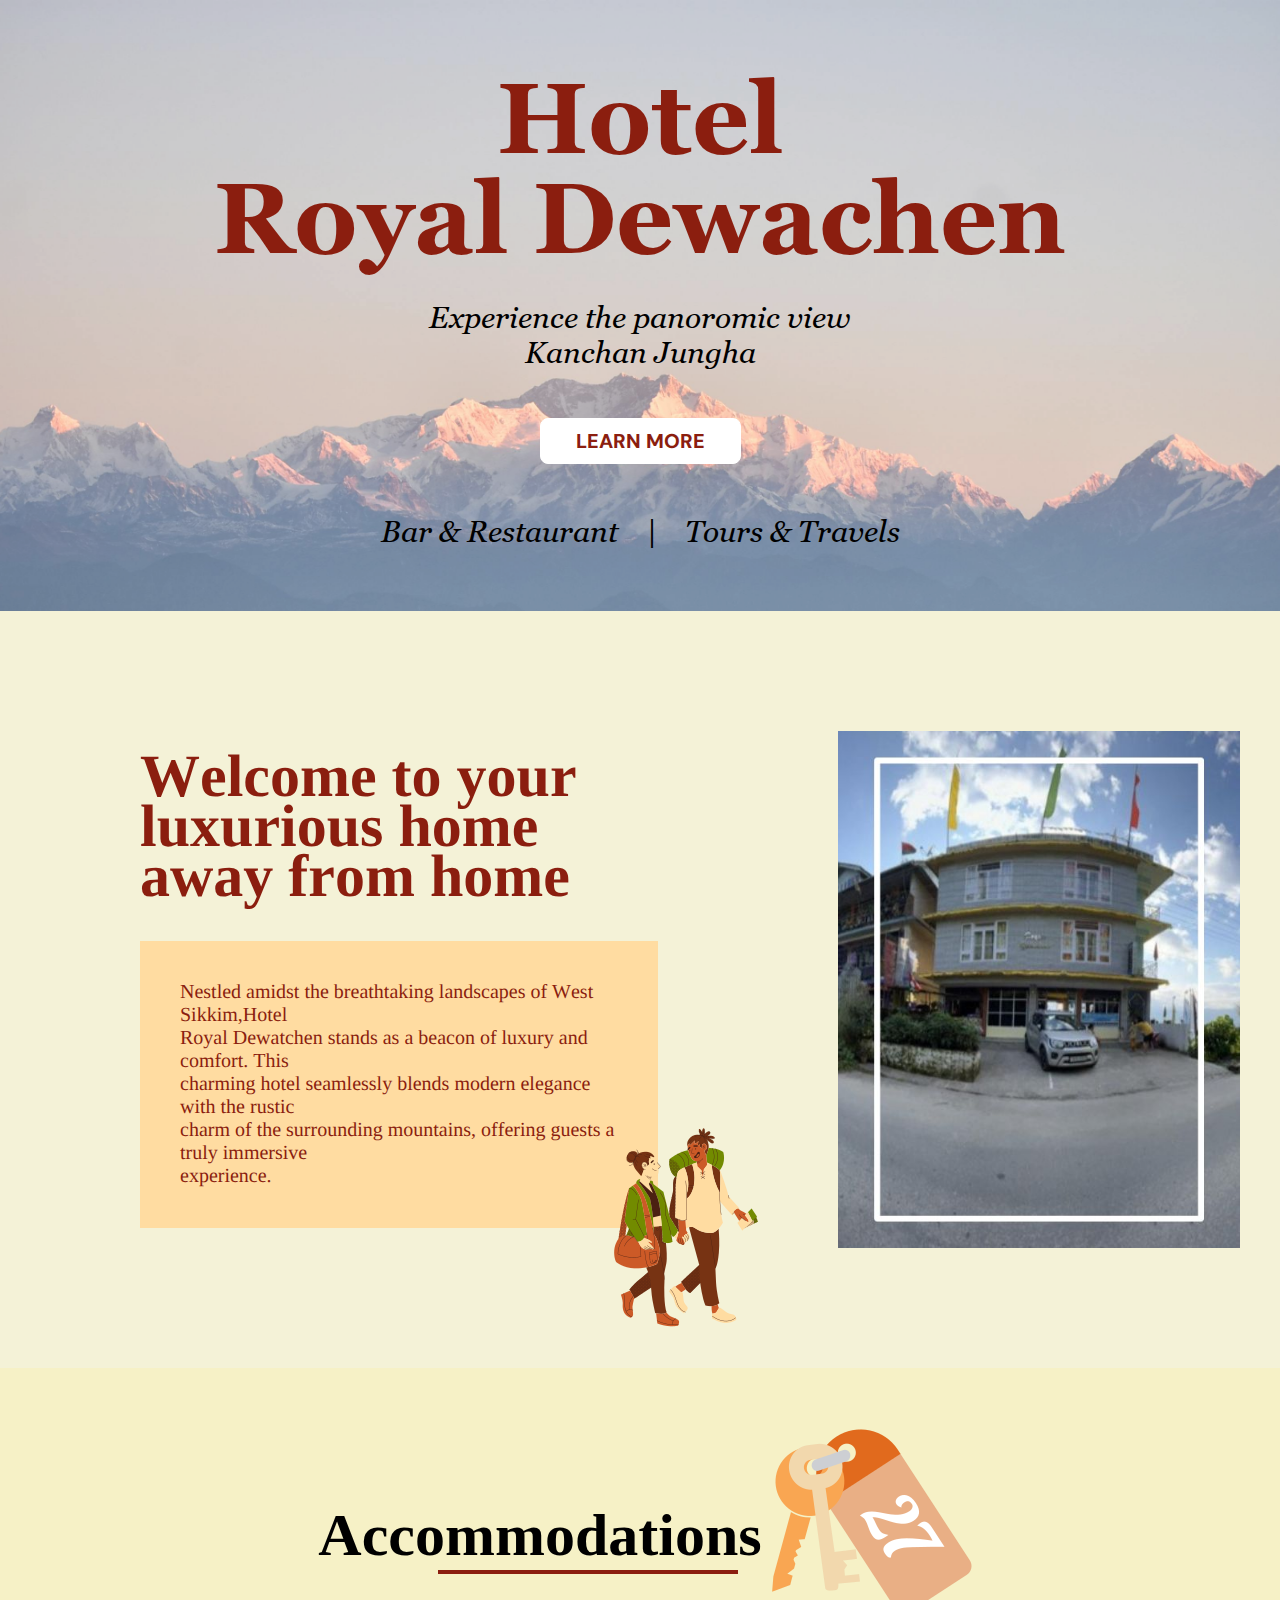
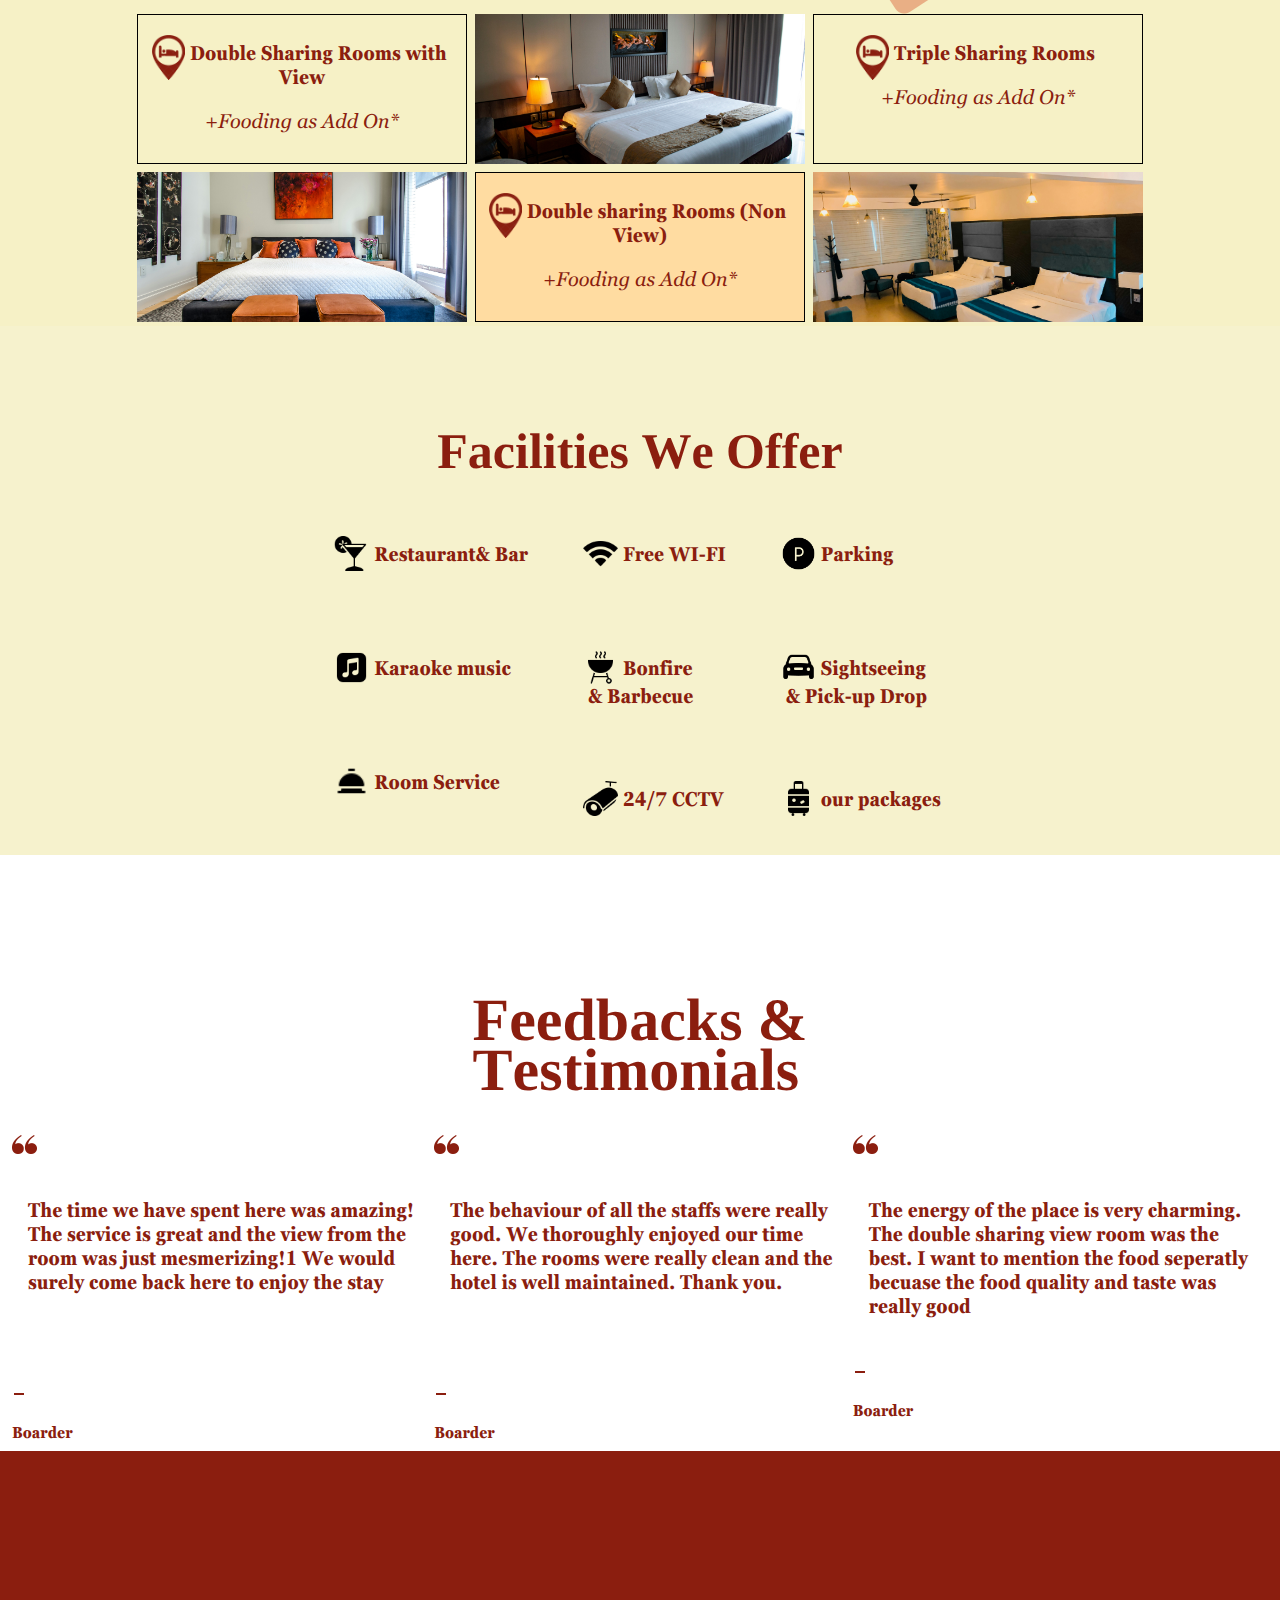
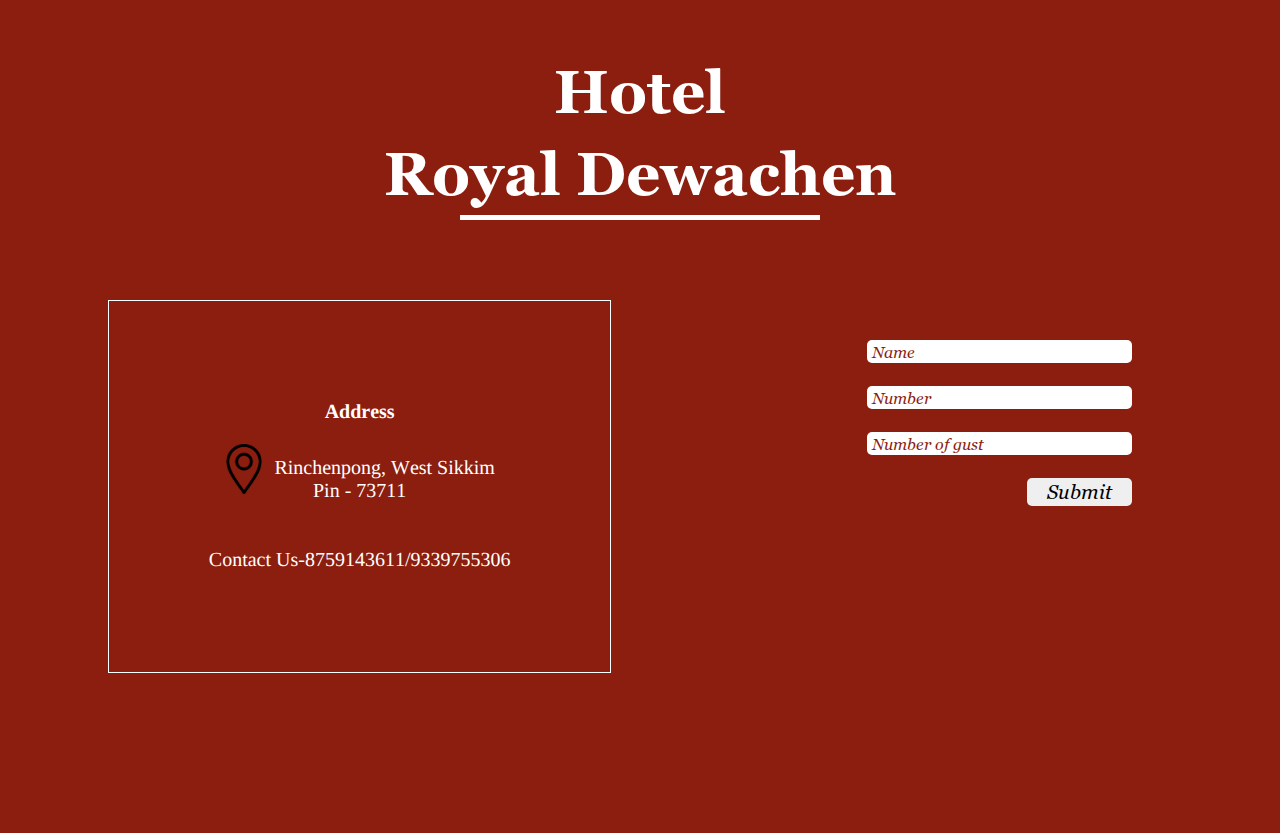
==== commit bc2568fe: "Update index.html" ====
--- a/index.html
+++ b/index.html
@@ -14,7 +14,7 @@
         <section id="slider">
             <h1 class="big-heading heading">Hotel<br>Royal Dewachen</h1>
          
-             <p class="lead2 tagline">Experience the panoromic view of <br>Kanchan Jungha</p>
+             <p class="lead2 tagline">Experience the panoromic view  <br>Kanchan Jungha</p>
          
 
              <button class="btn1" id="btn-contact" onclick="myFunction()"><p class="text-s btn-text">LEARN MORE</p></button>
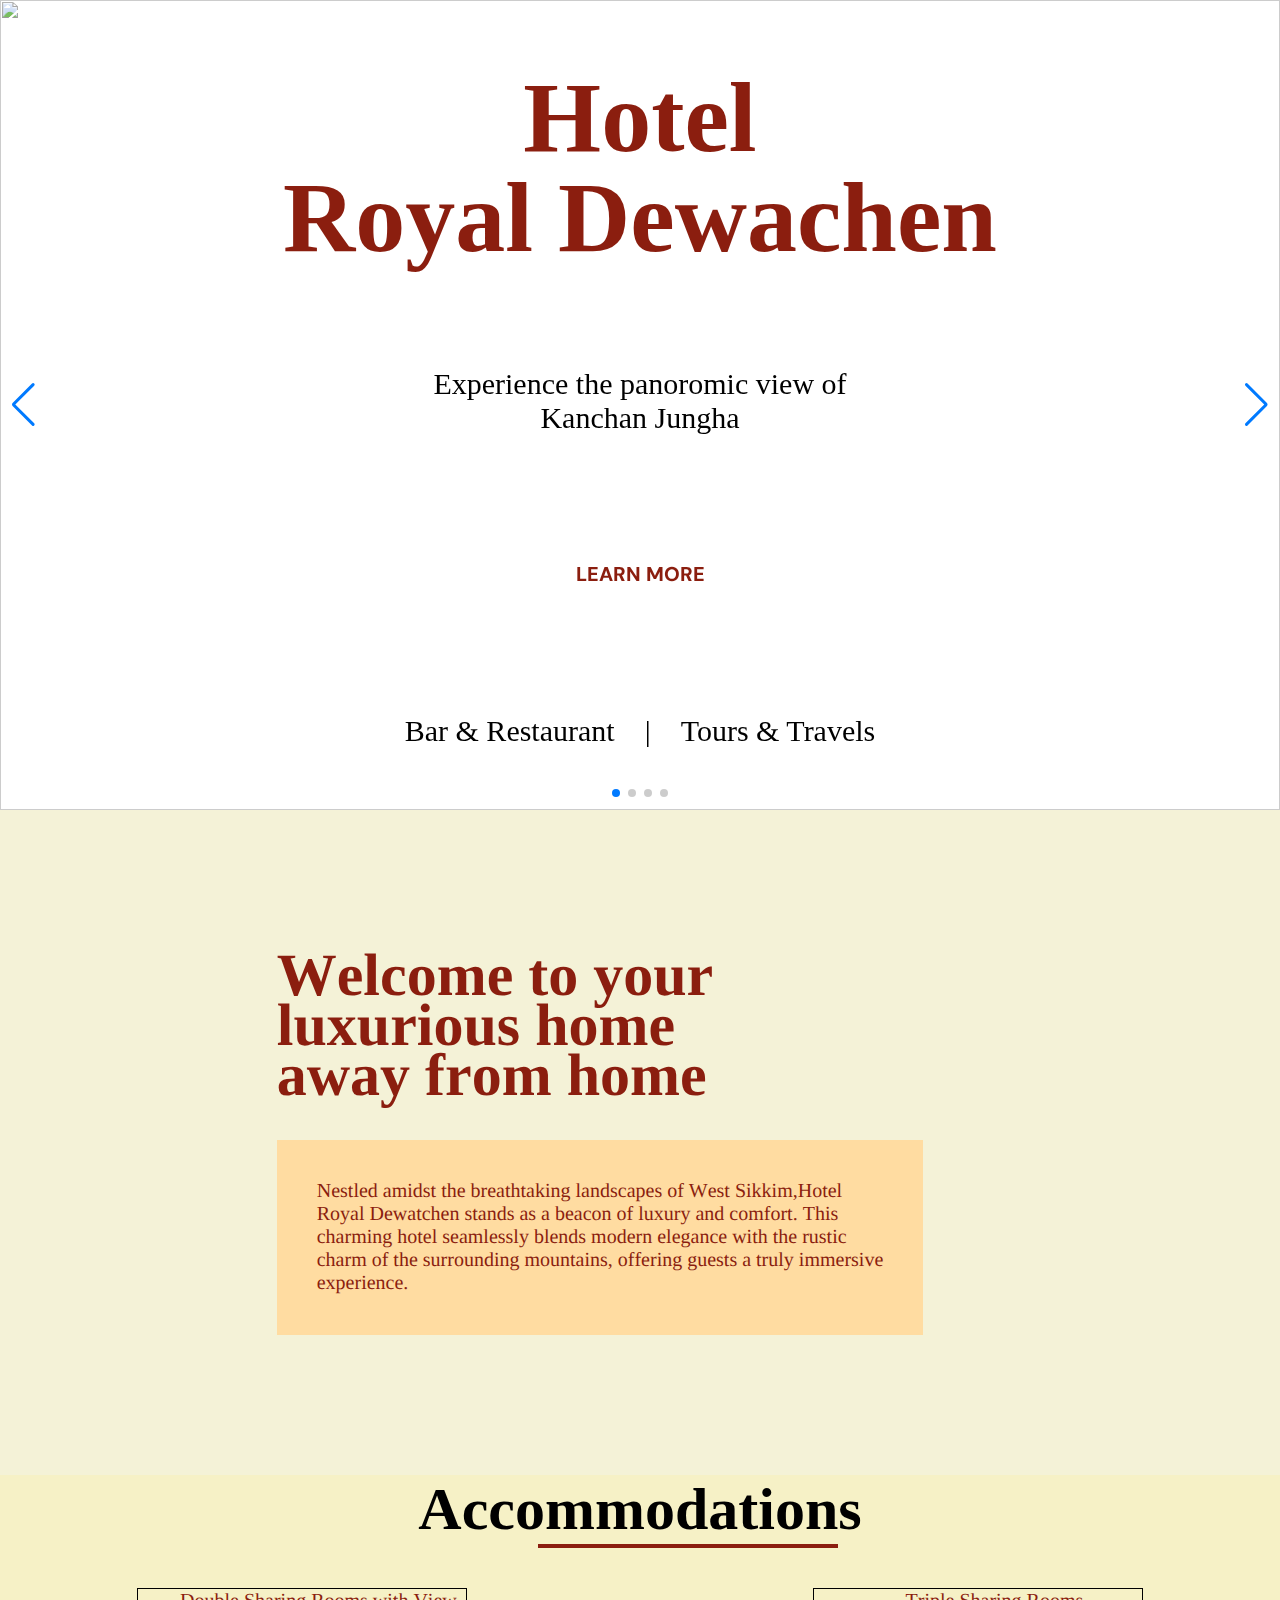
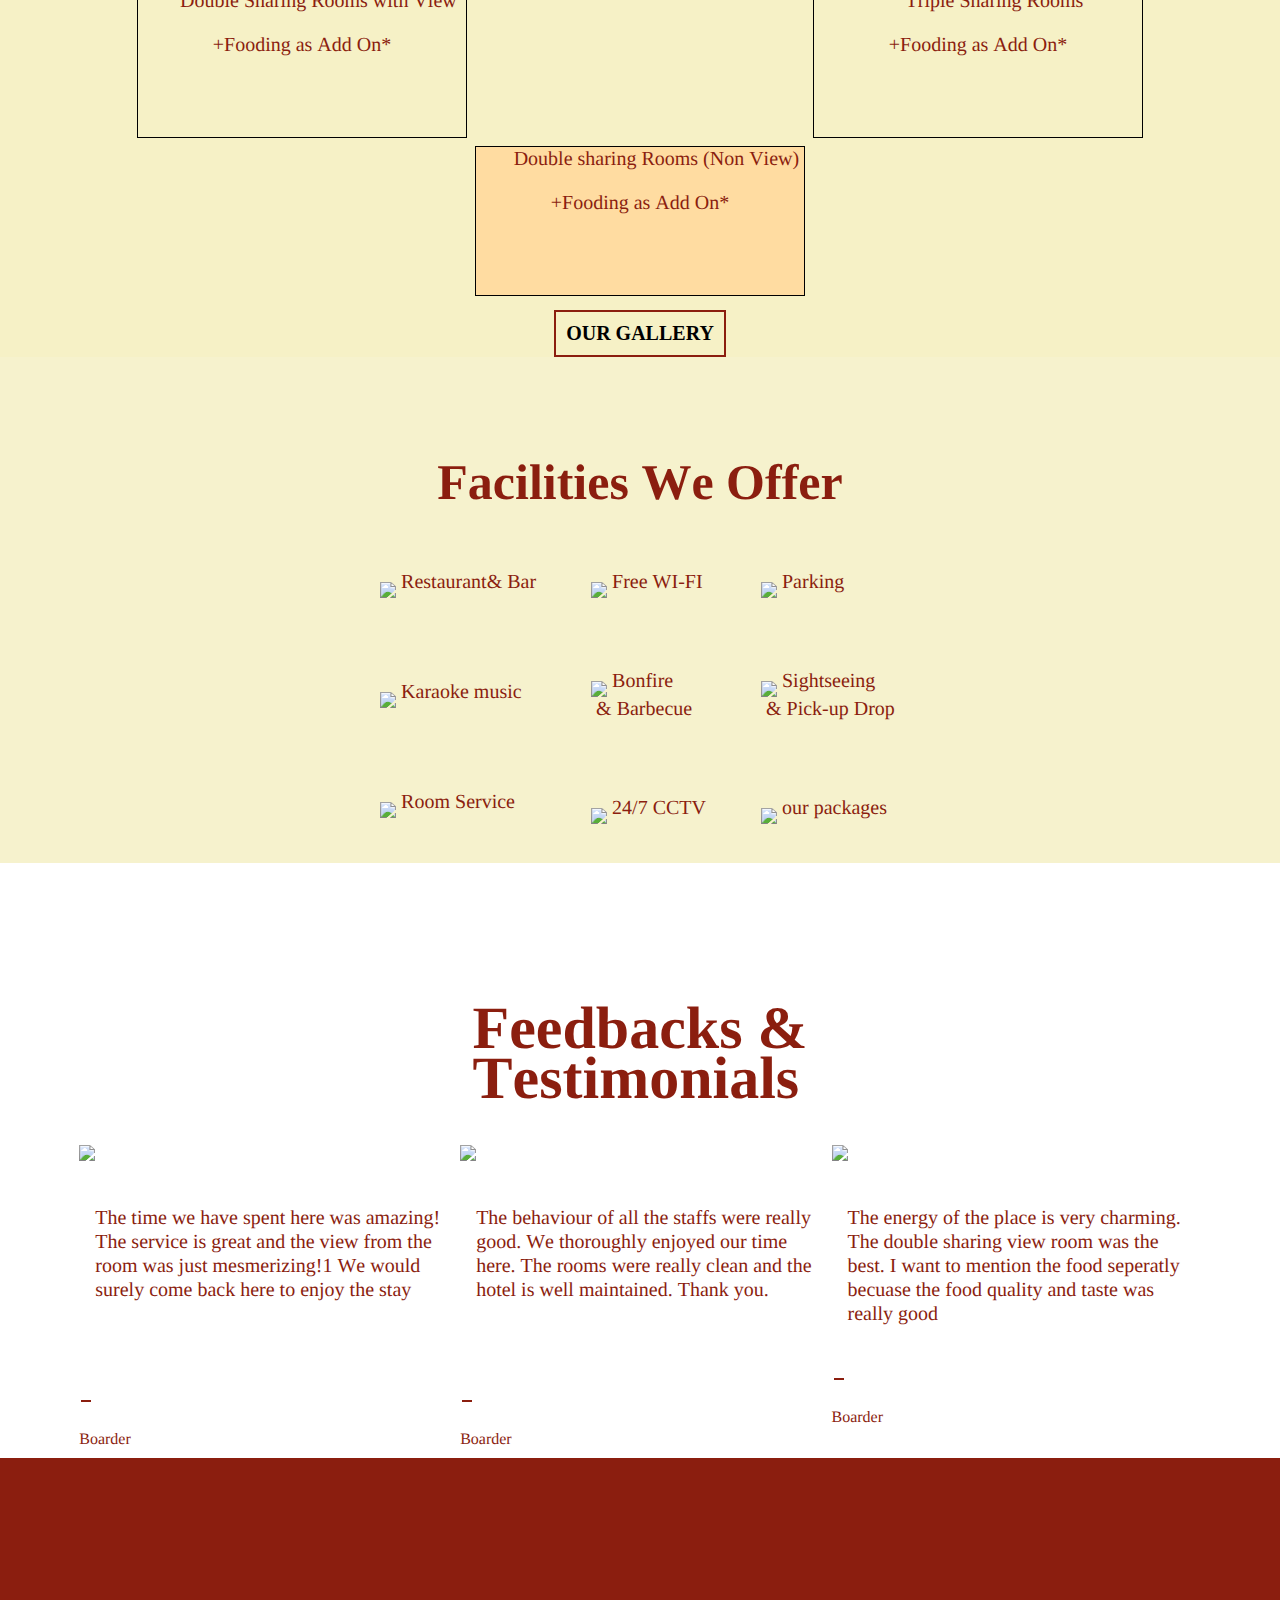
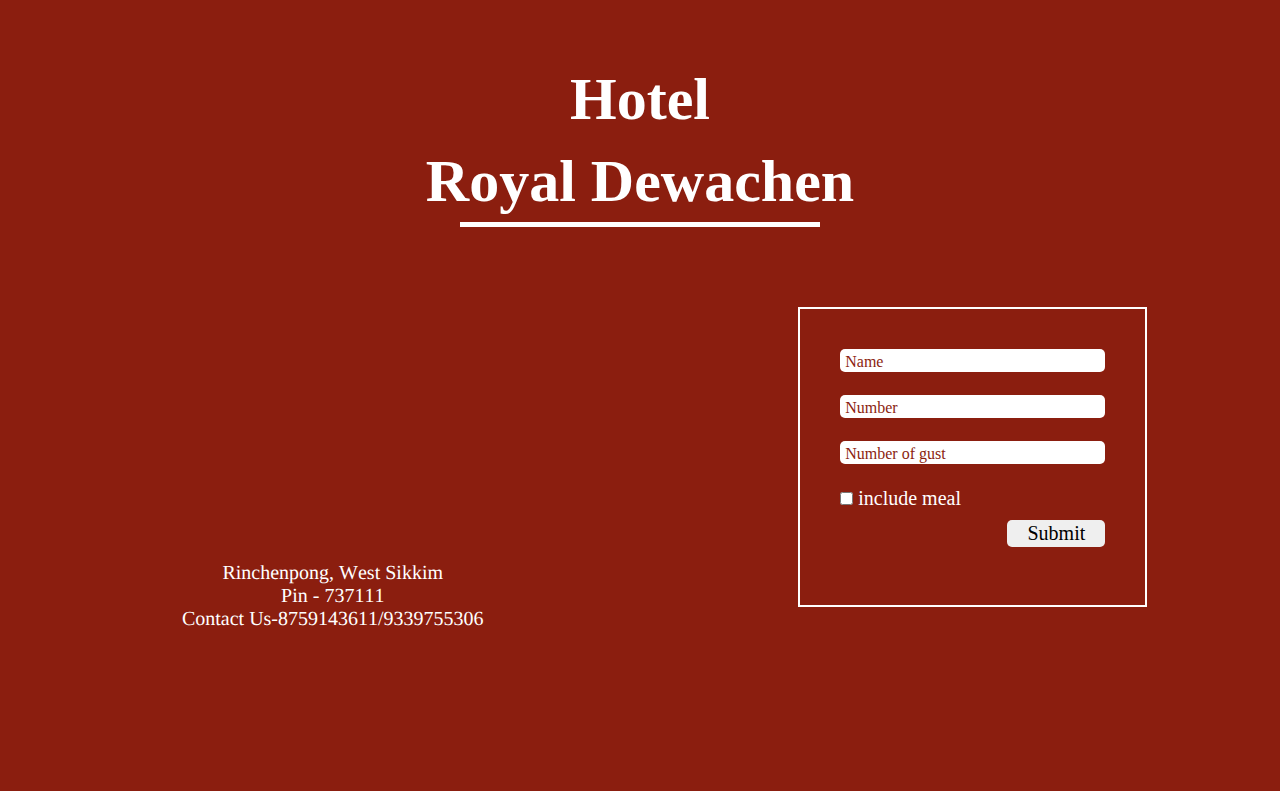
==== commit 5e51f744: "Add files via upload" ====
--- a/index.html
+++ b/index.html
@@ -8,18 +8,91 @@
     <link rel="preconnect" href="https://fonts.googleapis.com">
 <link rel="preconnect" href="https://fonts.gstatic.com" crossorigin>
 <link href="https://fonts.googleapis.com/css2?family=DM+Sans:ital,opsz,wght@0,9..40,100..1000;1,9..40,100..1000&display=swap" rel="stylesheet">
+<link
+rel="stylesheet"
+href="https://cdn.jsdelivr.net/npm/swiper@11/swiper-bundle.min.css"
+/>
 </head>
 <body>
     <main>
-        <section id="slider">
-            <h1 class="big-heading heading">Hotel<br>Royal Dewachen</h1>
-         
-             <p class="lead2 tagline">Experience the panoromic view  <br>Kanchan Jungha</p>
-         
-
-             <button class="btn1" id="btn-contact" onclick="myFunction()"><p class="text-s btn-text">LEARN MORE</p></button>
-             <p class="lead2 tagline2">Bar & Restaurant  &nbsp; &nbsp;| &nbsp; &nbsp;Tours & Travels</p>
-        </section>
+        <section class="main swiper mySwiper">
+
+            <div class="wrapper swiper-wrapper">
+                <span></span>
+
+              <div class="slide swiper-slide">
+                <span></span>
+                <img src="/res/img/mountain1.jpg" alt="" class="image" />
+
+
+                <div class="image-data">
+                    <span></span>
+
+                    <section id="slider">
+                        <h1 class="big-heading heading">Hotel<br>Royal Dewachen</h1>
+                     
+                         <p class="lead2 tagline">Experience the panoromic view of <br>Kanchan Jungha</p>
+                     
+            
+                         <button class="btn1" id="btn-contact" onclick="myFunction()"><p class="text-s btn-text">LEARN MORE</p></button>
+                         <p class="lead2 tagline2">Bar & Restaurant  &nbsp; &nbsp;| &nbsp; &nbsp;Tours & Travels</p>
+                    </section>
+                </div>
+              </div>
+              <div class="slide swiper-slide">
+                <img src="/res/img/slider.jpg" alt="" class="image" />
+
+                <div class="image-data">
+                    <section id="slider">
+                        <h1 class="big-heading heading">Hotel<br>Royal Dewachen</h1>
+                     
+                         <p class="lead2 tagline">Experience the panoromic view of <br>Kanchan Jungha</p>
+                     
+            
+                         <button class="btn1" id="btn-contact" onclick="myFunction()"><p class="text-s btn-text">LEARN MORE</p></button>
+                         <p class="lead2 tagline2">Bar & Restaurant  &nbsp; &nbsp;| &nbsp; &nbsp;Tours & Travels</p>
+                    </section>
+                </div>
+              </div>
+              <div class="slide swiper-slide">
+                <img src="/res/img/mountain3.jpg" alt="" class="image" />
+
+                <div class="image-data">
+                    <section id="slider">
+                        <h1 class="big-heading heading">Hotel<br>Royal Dewachen</h1>
+                     
+                         <p class="lead2 tagline">Experience the panoromic view of <br>Kanchan Jungha</p>
+                     
+            
+                         <button class="btn1" id="btn-contact" onclick="myFunction()"><p class="text-s btn-text">LEARN MORE</p></button>
+                         <p class="lead2 tagline2">Bar & Restaurant  &nbsp; &nbsp;| &nbsp; &nbsp;Tours & Travels</p>
+                    </section>
+                </div>
+              </div>
+              <div class="slide swiper-slide">
+                <img src="/res/img/mountain2.png" alt="" class="image" />
+
+                <div class="image-data">
+                    <img src="/res/img/mountain1.png" alt="" class="image" />
+
+                    <section id="slider">
+                        <h1 class="big-heading heading">Hotel<br>Royal Dewachen</h1>
+                     
+                         <p class="lead2 tagline">Experience the panoromic view of <br>Kanchan Jungha</p>
+                     
+            
+                         <button class="btn1" id="btn-contact" onclick="myFunction()"><p class="text-s btn-text">LEARN MORE</p></button>
+                         <p class="lead2 tagline2">Bar & Restaurant  &nbsp; &nbsp;| &nbsp; &nbsp;Tours & Travels</p>
+                    </section>
+                </div>
+              </div>
+            </div>
+      
+            <div class="swiper-button-next nav-btn"></div>
+            <div class="swiper-button-prev nav-btn"></div>
+            <div class="swiper-pagination"></div>
+          </section>
+      
         <section id="about">
 
             <div id="text-section">
@@ -59,14 +132,15 @@
                     <p class="Accommodations-font1"><img src="/res/icon.webp " alt="" class="room-icon">Triple Sharing Rooms</p>
                     <p class="Accommodations-font2">+Fooding as Add On*</p>
                 </div>
-                <div class="box box4"></div>
+                <div class="box box4">
+                </div>
                 <div class="box box5">
                     <p class="Accommodations-font1"><img src="/res/icon.webp " alt="" class="room-icon">Double sharing Rooms (Non View)</p>
                     <p class="Accommodations-font2">+Fooding as Add On*</p>
                 </div>
                 <div class="box box6"></div>
             </div>
-    
+               <h2 class="g_link"><a href="photos.html" style="text-decoration: none; color: black;">OUR GALLERY</a></h2>
         </section>
         <section id="Facilities">
            <div class="Facilities-heading">
@@ -139,19 +213,26 @@
             </div>
             <div class="contact-us-container">
                 <div class="address">
-                    <h2 class="address-h">Address</h2>
-                    <p class="address-p"><img src="/res/icon/location.png" class="address-icon">Rinchenpong, West Sikkim</p>
-                    <p class="address-p">Pin - 73711</p><br><br>
-                    <p class="address-p">Contact Us-8759143611/9339755306</p>
-
+                    <div id="map">
+                        <iframe src="https://www.google.com/maps/embed?pb=!1m18!1m12!1m3!1d221.69712087427806!2d88.27152819394794!3d27.24570114664353!2m3!1f0!2f0!3f0!3m2!1i1024!2i768!4f13.1!3m3!1m2!1s0x39e6838e22501dcd%3A0x8922f764f3865ce9!2sRoyal%20Dewachen!5e0!3m2!1sen!2sin!4v1720699445189!5m2!1sen!2sin" width="400" height="250" style="border:0;" allowfullscreen="" loading="lazy" referrerpolicy="no-referrer-when-downgrade"></iframe>
+                      
+                    <p class="">Rinchenpong, West Sikkim</p>
+                    <p class="">Pin - 737111</p>
+                    <p class="">Contact Us-8759143611/9339755306</p>
+                    </div>
+                    
 
                          
                 </div>
+
+
+
                 <div class="form">
                     <form action="https://formsubmit.co/rinkardinda@gmail.com" method="POST">
                         <input type="text" id="name" name="name" placeholder="Name"><br><br>
                        <input type="text" id="number" name="number" placeholder="Number"><br><br>
                         <input type="text" id="gust" name="gust" placeholder="Number of gust"><br><br>
+                       <p><input type="checkbox" id="meal" name="meal"> <span style="color: white;">include meal</span> </p> 
                         <input type="submit" value="Submit" id="submit">
                       </form>
                 </div>
@@ -166,5 +247,26 @@
 
 
     </script>
+    <script src="https://cdn.jsdelivr.net/npm/swiper@11/swiper-bundle.min.js"></script>
+
+    <!-- Initialize Swiper -->
+    <script>
+      var swiper = new Swiper(".mySwiper", {
+        slidesPerView: 1,
+        loop: Infinity,
+        pagination: {
+          el: ".swiper-pagination",
+          clickable: true,
+        },
+        navigation: {
+          nextEl: ".swiper-button-next",
+          prevEl: ".swiper-button-prev",
+        },
+        autoplay: {
+        delay: 5000,
+        disableOnInteraction: false,
+    },
+      });
+    </script>
 </body>
 </html>
--- a/style.css
+++ b/style.css
@@ -36,13 +36,24 @@
 .text-s{
  font-size:var(--tex-s);
 }
+.image{
+  display: block;
+  z-index: -1;
+  height: 100%;
+  position: absolute;
+  width: 100%;
+}
 #slider{
+  height: 100%;
     position: relative;
-    padding:3rem;
     display: flex;
     flex-direction: column;
     align-items: center;
     justify-content: space-between;
+    padding-top: 3rem;
+}
+.mySwiper,.slide,.image-data{
+  height:90vh;
 }
 #slider::before{
     content: "";
@@ -79,6 +90,7 @@
    
 }
 .tagline2{
+  padding-bottom: 3rem;
     position: relative;
     margin:2.5rem 0 0.1rem 0;
     text-align: center;
@@ -143,13 +155,7 @@
 
 
 
-#slider{
-    background: url(/res/img/mountain1.jpg) no-repeat center center fixed; 
-  -webkit-background-size: cover;
-  -moz-background-size: cover;
-  -o-background-size: cover;
-  background-size: cover;
-}
+
 #about{
     display: flex;
 }
@@ -305,7 +311,7 @@
 }
 
 .box2{
-  background: url(/res/img/room.jpg) no-repeat left center ; 
+  background: url(/res/img/room_1.jpg) no-repeat left center ; 
   background-size: cover;
   object-fit: contain;
   border: none;
@@ -322,7 +328,7 @@
   background: #FFDCA1;
 }
 .box6{
-  background: url(/res/img/room2.jpg) no-repeat left center ; 
+  background: url(/res/img/room5.jpg) no-repeat left center ; 
   background-size: cover;
   object-fit: contain;
   border: none;
@@ -561,12 +567,12 @@
 
 }
 .contact-us-container{
+  height:100%;
 display: flex;
 justify-content: space-around;
 }
-.address{
-  padding: 5rem;
-border:1px solid white;
+.meal{
+ color: white;
 }
 .address-h{
   text-align: center;
@@ -609,7 +615,16 @@
   padding:2rem;
 
 }
-
+#map{
+  height:80%;
+}
+
+.g_link{
+margin-top: 10px;
+  padding: 10px;
+  border: 2px solid var(--red);
+  
+}
 input{
   border-radius:5px;
   border-style: none;
@@ -633,9 +648,21 @@
   position: absolute;
   right:2rem;
   font-family: Georgia-i;
-
+  margin-top: 10px;
+
+}
+
+.form{
+  border: 2px solid white;
+  height:300px;
 }
 @media screen and (max-width: 800px) {
+
+  .mySwiper,.slide,.image-data{
+    height:70%;
+  }
+
+
   #about {
     background-color: lightgreen;
     flex-direction: column-reverse;
@@ -692,6 +719,8 @@
     flex-direction: column;
     align-items: center;
   }
+
+  
   #submit{
     position: static;
     margin: 0 auto;
